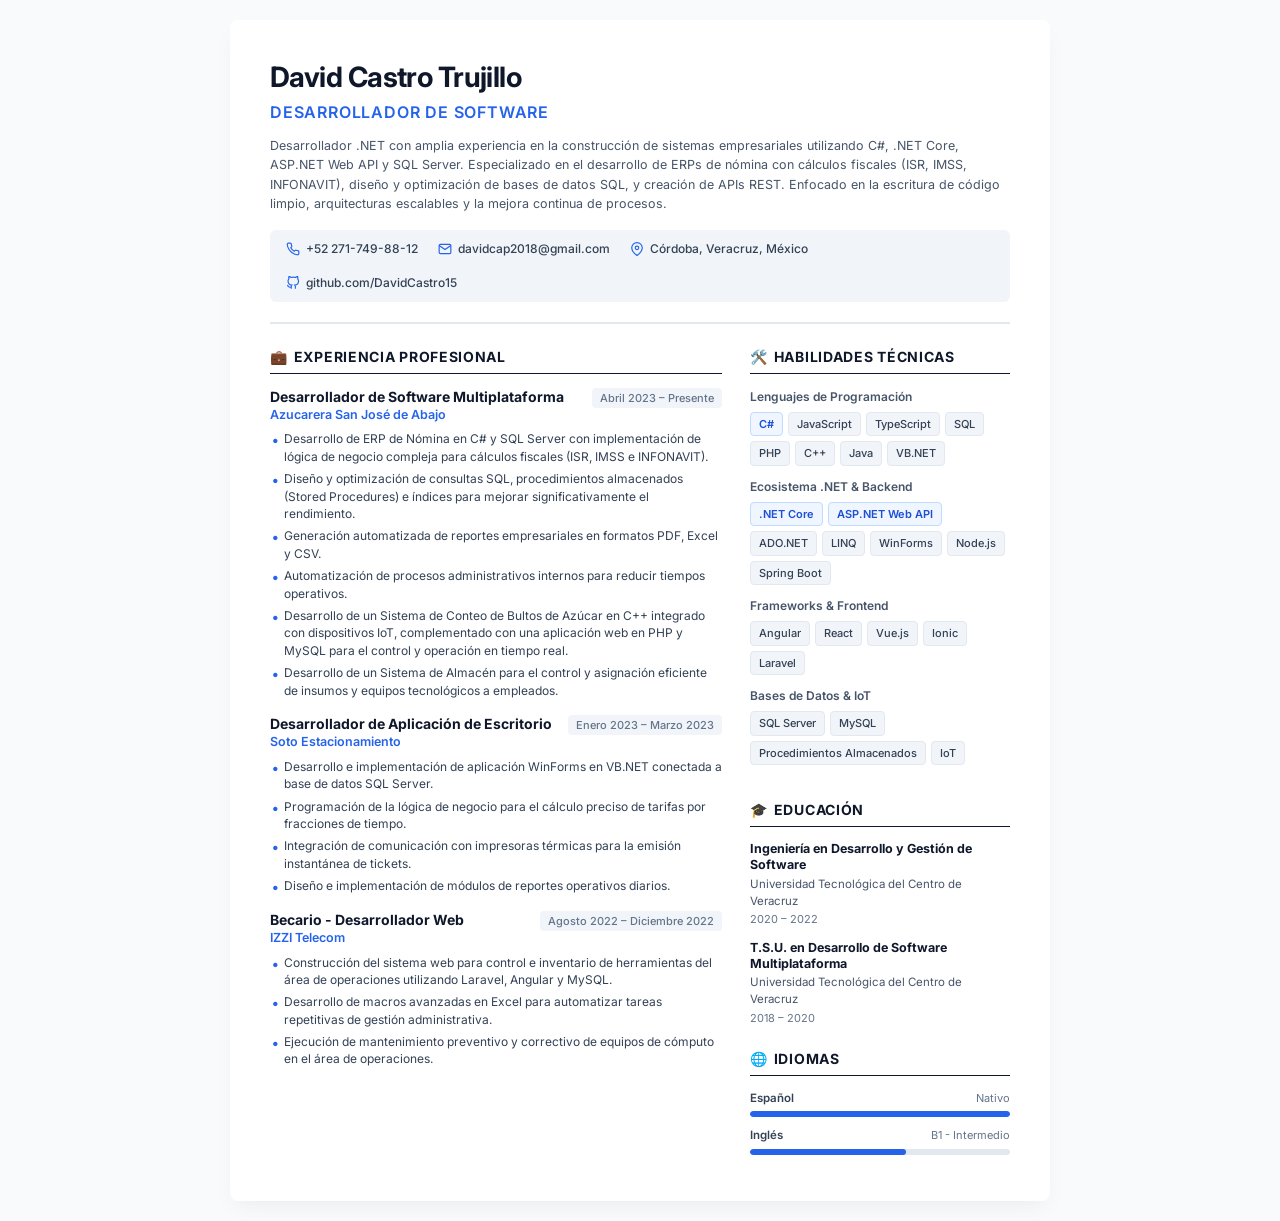
==== index.html @ 83116ff1 "Rediseño profesional de Curriculum Vitae en HTML, CSS y PDF - Eliminación de archivos obsoletos ante" ====
<!DOCTYPE html>
<html lang="es">
<head>
    <meta charset="UTF-8">
    <meta name="viewport" content="width=device-width, initial-scale=1.0">
    <title>David Castro Trujillo - Curriculum Vitae</title>
    <link rel="preconnect" href="https://fonts.googleapis.com">
    <link rel="preconnect" href="https://fonts.gstatic.com" crossorigin>
    <link href="https://fonts.googleapis.com/css2?family=Inter:wght@300;400;500;600;700&display=swap" rel="stylesheet">
    <link rel="stylesheet" href="styles.css">
</head>
<body>
    <div class="resume-container">
        <!-- Header -->
        <header class="header">
            <h1 class="name">David Castro Trujillo</h1>
            <p class="title">Desarrollador de Software</p>
            <p class="summary">
                Desarrollador .NET con amplia experiencia en la construcción de sistemas empresariales utilizando C#, .NET Core, ASP.NET Web API y SQL Server. Especializado en el desarrollo de ERPs de nómina con cálculos fiscales (ISR, IMSS, INFONAVIT), diseño y optimización de bases de datos SQL, y creación de APIs REST. Enfocado en la escritura de código limpio, arquitecturas escalables y la mejora continua de procesos.
            </p>

            <div class="contact-bar">
                <div class="contact-item">
                    <svg width="14" height="14" viewBox="0 0 24 24" fill="none" stroke="currentColor" stroke-width="2"><path d="M22 16.92v3a2 2 0 0 1-2.18 2 19.79 19.79 0 0 1-8.63-3.07 19.5 19.5 0 0 1-6-6 19.79 19.79 0 0 1-3.07-8.67A2 2 0 0 1 4.11 2h3a2 2 0 0 1 2 1.72 12.84 12.84 0 0 0 .7 2.81 2 2 0 0 1-.45 2.11L8.09 9.91a16 16 0 0 0 6 6l1.27-1.27a2 2 0 0 1 2.11-.45 12.84 12.84 0 0 0 2.81.7A2 2 0 0 1 22 16.92z"></path></svg>
                    <span>+52 271-749-88-12</span>
                </div>
                <div class="contact-item">
                    <svg width="14" height="14" viewBox="0 0 24 24" fill="none" stroke="currentColor" stroke-width="2"><path d="M4 4h16c1.1 0 2 .9 2 2v12c0 1.1-.9 2-2 2H4c-1.1 0-2-.9-2-2V6c0-1.1.9-2 2-2z"></path><polyline points="22,6 12,13 2,6"></polyline></svg>
                    <span>davidcap2018@gmail.com</span>
                </div>
                <div class="contact-item">
                    <svg width="14" height="14" viewBox="0 0 24 24" fill="none" stroke="currentColor" stroke-width="2"><path d="M21 10c0 7-9 13-9 13s-9-6-9-13a9 9 0 0 1 18 0z"></path><circle cx="12" cy="10" r="3"></circle></svg>
                    <span>Córdoba, Veracruz, México</span>
                </div>
                <div class="contact-item">
                    <svg width="14" height="14" viewBox="0 0 24 24" fill="none" stroke="currentColor" stroke-width="2"><path d="M9 19c-5 1.5-5-2.5-7-3m14 6v-3.87a3.37 3.37 0 0 0-.94-2.61c3.14-.35 6.44-1.54 6.44-7A5.44 5.44 0 0 0 20 4.77 5.07 5.07 0 0 0 19.91 1S18.73.65 16 2.48a13.38 13.38 0 0 0-7 0C6.27.65 5.09 1 5.09 1A5.07 5.07 0 0 0 5 4.77a5.44 5.44 0 0 0-1.5 3.78c0 5.42 3.3 6.61 6.44 7A3.37 3.37 0 0 0 9 18.13V22"></path></svg>
                    <span>github.com/DavidCastro15</span>
                </div>
            </div>
        </header>

        <!-- Main Content Layout -->
        <div class="main-layout">
            <!-- Left Column: Experience -->
            <main class="left-column">
                <section class="section">
                    <h2 class="section-title">
                        <span class="icon">💼</span> Experiencia Profesional
                    </h2>

                    <div class="job-card">
                        <div class="job-header">
                            <div>
                                <h3 class="job-role">Desarrollador de Software Multiplataforma</h3>
                                <p class="job-company">Azucarera San José de Abajo</p>
                            </div>
                            <span class="job-date">Abril 2023 &ndash; Presente</span>
                        </div>
                        <ul class="job-bullet-list">
                            <li>Desarrollo de ERP de Nómina en C# y SQL Server con implementación de lógica de negocio compleja para cálculos fiscales (ISR, IMSS e INFONAVIT).</li>
                            <li>Diseño y optimización de consultas SQL, procedimientos almacenados (Stored Procedures) e índices para mejorar significativamente el rendimiento.</li>
                            <li>Generación automatizada de reportes empresariales en formatos PDF, Excel y CSV.</li>
                            <li>Automatización de procesos administrativos internos para reducir tiempos operativos.</li>
                            <li>Desarrollo de un Sistema de Conteo de Bultos de Azúcar en C++ integrado con dispositivos IoT, complementado con una aplicación web en PHP y MySQL para el control y operación en tiempo real.</li>
                            <li>Desarrollo de un Sistema de Almacén para el control y asignación eficiente de insumos y equipos tecnológicos a empleados.</li>
                        </ul>
                    </div>

                    <div class="job-card">
                        <div class="job-header">
                            <div>
                                <h3 class="job-role">Desarrollador de Aplicación de Escritorio</h3>
                                <p class="job-company">Soto Estacionamiento</p>
                            </div>
                            <span class="job-date">Enero 2023 &ndash; Marzo 2023</span>
                        </div>
                        <ul class="job-bullet-list">
                            <li>Desarrollo e implementación de aplicación WinForms en VB.NET conectada a base de datos SQL Server.</li>
                            <li>Programación de la lógica de negocio para el cálculo preciso de tarifas por fracciones de tiempo.</li>
                            <li>Integración de comunicación con impresoras térmicas para la emisión instantánea de tickets.</li>
                            <li>Diseño e implementación de módulos de reportes operativos diarios.</li>
                        </ul>
                    </div>

                    <div class="job-card">
                        <div class="job-header">
                            <div>
                                <h3 class="job-role">Becario - Desarrollador Web</h3>
                                <p class="job-company">IZZI Telecom</p>
                            </div>
                            <span class="job-date">Agosto 2022 &ndash; Diciembre 2022</span>
                        </div>
                        <ul class="job-bullet-list">
                            <li>Construcción del sistema web para control e inventario de herramientas del área de operaciones utilizando Laravel, Angular y MySQL.</li>
                            <li>Desarrollo de macros avanzadas en Excel para automatizar tareas repetitivas de gestión administrativa.</li>
                            <li>Ejecución de mantenimiento preventivo y correctivo de equipos de cómputo en el área de operaciones.</li>
                        </ul>
                    </div>
                </section>
            </main>

            <!-- Right Column: Skills, Education, Languages -->
            <aside class="right-column">
                <!-- Competencias Técnicas -->
                <section class="section">
                    <h2 class="section-title">
                        <span class="icon">🛠️</span> Habilidades Técnicas
                    </h2>

                    <div class="skill-group">
                        <h3 class="skill-category-title">Lenguajes de Programación</h3>
                        <div class="tags">
                            <span class="tag tag-primary">C#</span>
                            <span class="tag">JavaScript</span>
                            <span class="tag">TypeScript</span>
                            <span class="tag">SQL</span>
                            <span class="tag">PHP</span>
                            <span class="tag">C++</span>
                            <span class="tag">Java</span>
                            <span class="tag">VB.NET</span>
                        </div>
                    </div>

                    <div class="skill-group">
                        <h3 class="skill-category-title">Ecosistema .NET & Backend</h3>
                        <div class="tags">
                            <span class="tag tag-primary">.NET Core</span>
                            <span class="tag tag-primary">ASP.NET Web API</span>
                            <span class="tag">ADO.NET</span>
                            <span class="tag">LINQ</span>
                            <span class="tag">WinForms</span>
                            <span class="tag">Node.js</span>
                            <span class="tag">Spring Boot</span>
                        </div>
                    </div>

                    <div class="skill-group">
                        <h3 class="skill-category-title">Frameworks & Frontend</h3>
                        <div class="tags">
                            <span class="tag">Angular</span>
                            <span class="tag">React</span>
                            <span class="tag">Vue.js</span>
                            <span class="tag">Ionic</span>
                            <span class="tag">Laravel</span>
                        </div>
                    </div>

                    <div class="skill-group">
                        <h3 class="skill-category-title">Bases de Datos & IoT</h3>
                        <div class="tags">
                            <span class="tag">SQL Server</span>
                            <span class="tag">MySQL</span>
                            <span class="tag">Procedimientos Almacenados</span>
                            <span class="tag">IoT</span>
                        </div>
                    </div>
                </section>

                <!-- Educación -->
                <section class="section">
                    <h2 class="section-title">
                        <span class="icon">🎓</span> Educación
                    </h2>
                    <div class="edu-item">
                        <h3 class="edu-degree">Ingeniería en Desarrollo y Gestión de Software</h3>
                        <p class="edu-school">Universidad Tecnológica del Centro de Veracruz</p>
                        <p class="edu-date">2020 &ndash; 2022</p>
                    </div>
                    <div class="edu-item">
                        <h3 class="edu-degree">T.S.U. en Desarrollo de Software Multiplataforma</h3>
                        <p class="edu-school">Universidad Tecnológica del Centro de Veracruz</p>
                        <p class="edu-date">2018 &ndash; 2020</p>
                    </div>
                </section>

                <!-- Idiomas -->
                <section class="section">
                    <h2 class="section-title">
                        <span class="icon">🌐</span> Idiomas
                    </h2>
                    <div class="lang-item">
                        <div class="lang-info">
                            <span class="lang-name">Español</span>
                            <span class="lang-level">Nativo</span>
                        </div>
                        <div class="lang-bar"><div class="lang-fill" style="width: 100%;"></div></div>
                    </div>
                    <div class="lang-item">
                        <div class="lang-info">
                            <span class="lang-name">Inglés</span>
                            <span class="lang-level">B1 - Intermedio</span>
                        </div>
                        <div class="lang-bar"><div class="lang-fill" style="width: 60%;"></div></div>
                    </div>
                </section>
            </aside>
        </div>
    </div>
</body>
</html>
---- styles.css ----
/* Basic Reset & Font Setup */
* {
    box-sizing: border-box;
    margin: 0;
    padding: 0;
}

body {
    font-family: 'Inter', -apple-system, BlinkMacSystemFont, "Segoe UI", Roboto, Helvetica, Arial, sans-serif;
    color: #1e293b;
    background-color: #f8fafc;
    line-height: 1.5;
    font-size: 13px;
    -webkit-print-color-adjust: exact;
    print-color-adjust: exact;
}

.resume-container {
    max-width: 820px;
    margin: 20px auto;
    background: #ffffff;
    padding: 36px 40px;
    box-shadow: 0 10px 25px -5px rgba(0, 0, 0, 0.05), 0 8px 10px -6px rgba(0, 0, 0, 0.01);
    border-radius: 8px;
}

/* Header Styling */
.header {
    border-bottom: 2px solid #e2e8f0;
    padding-bottom: 20px;
    margin-bottom: 22px;
}

.name {
    font-size: 28px;
    font-weight: 700;
    color: #0f172a;
    letter-spacing: -0.02em;
    margin-bottom: 2px;
}

.title {
    font-size: 16px;
    font-weight: 600;
    color: #2563eb;
    margin-bottom: 12px;
    text-transform: uppercase;
    letter-spacing: 0.05em;
}

.summary {
    font-size: 12.5px;
    color: #475569;
    line-height: 1.55;
    margin-bottom: 16px;
}

.contact-bar {
    display: flex;
    flex-wrap: wrap;
    gap: 16px 20px;
    background-color: #f1f5f9;
    padding: 10px 16px;
    border-radius: 6px;
    font-size: 12px;
    font-weight: 500;
}

.contact-item {
    display: flex;
    align-items: center;
    gap: 6px;
    color: #334155;
}

.contact-item svg {
    color: #2563eb;
    flex-shrink: 0;
}

/* Main Layout Grid */
.main-layout {
    display: grid;
    grid-template-columns: 1fr 260px;
    gap: 28px;
}

.left-column {
    display: flex;
    flex-direction: column;
    gap: 20px;
}

.right-column {
    display: flex;
    flex-direction: column;
    gap: 22px;
}

/* Section Styling */
.section-title {
    font-size: 14px;
    font-weight: 700;
    color: #0f172a;
    text-transform: uppercase;
    letter-spacing: 0.05em;
    border-bottom: 1.5px solid #0f172a;
    padding-bottom: 6px;
    margin-bottom: 14px;
    display: flex;
    align-items: center;
    gap: 6px;
}

.section-title .icon {
    font-size: 14px;
}

/* Job Experience Card */
.job-card {
    margin-bottom: 16px;
}

.job-card:last-child {
    margin-bottom: 0;
}

.job-header {
    display: flex;
    justify-content: space-between;
    align-items: flex-start;
    margin-bottom: 6px;
}

.job-role {
    font-size: 14px;
    font-weight: 700;
    color: #0f172a;
    line-height: 1.3;
}

.job-company {
    font-size: 12.5px;
    font-weight: 600;
    color: #2563eb;
}

.job-date {
    font-size: 11px;
    font-weight: 500;
    color: #64748b;
    background-color: #f1f5f9;
    padding: 2px 8px;
    border-radius: 4px;
    white-space: nowrap;
}

.job-bullet-list {
    list-style: none;
    padding-left: 0;
}

.job-bullet-list li {
    position: relative;
    padding-left: 14px;
    font-size: 12px;
    color: #334155;
    margin-bottom: 5px;
    line-height: 1.45;
}

.job-bullet-list li::before {
    content: "•";
    position: absolute;
    left: 2px;
    top: 0;
    color: #2563eb;
    font-weight: bold;
    font-size: 14px;
}

/* Skill Groups & Tags */
.skill-group {
    margin-bottom: 12px;
}

.skill-category-title {
    font-size: 12px;
    font-weight: 600;
    color: #475569;
    margin-bottom: 6px;
}

.tags {
    display: flex;
    flex-wrap: wrap;
    gap: 5px;
}

.tag {
    font-size: 11px;
    padding: 3px 8px;
    background-color: #f1f5f9;
    color: #334155;
    border-radius: 4px;
    font-weight: 500;
    border: 1px solid #e2e8f0;
}

.tag-primary {
    background-color: #eff6ff;
    color: #1d4ed8;
    border-color: #bfdbfe;
    font-weight: 600;
}

/* Education Section */
.edu-item {
    margin-bottom: 12px;
}

.edu-item:last-child {
    margin-bottom: 0;
}

.edu-degree {
    font-size: 12.5px;
    font-weight: 700;
    color: #0f172a;
    line-height: 1.3;
}

.edu-school {
    font-size: 11.5px;
    color: #475569;
    margin-top: 2px;
}

.edu-date {
    font-size: 11px;
    color: #64748b;
    margin-top: 1px;
}

/* Language Progress Item */
.lang-item {
    margin-bottom: 10px;
}

.lang-info {
    display: flex;
    justify-content: space-between;
    font-size: 11.5px;
    font-weight: 600;
    color: #334155;
    margin-bottom: 4px;
}

.lang-level {
    font-size: 11px;
    color: #64748b;
    font-weight: 400;
}

.lang-bar {
    height: 6px;
    background-color: #e2e8f0;
    border-radius: 3px;
    overflow: hidden;
}

.lang-fill {
    height: 100%;
    background-color: #2563eb;
    border-radius: 3px;
}

/* Print Styles for PDF Generation */
@page {
    size: A4 portrait;
    margin: 0;
}

@media print {
    body {
        background-color: #ffffff;
    }

    .resume-container {
        max-width: 100%;
        margin: 0;
        padding: 24px 32px;
        box-shadow: none;
        border-radius: 0;
    }
}
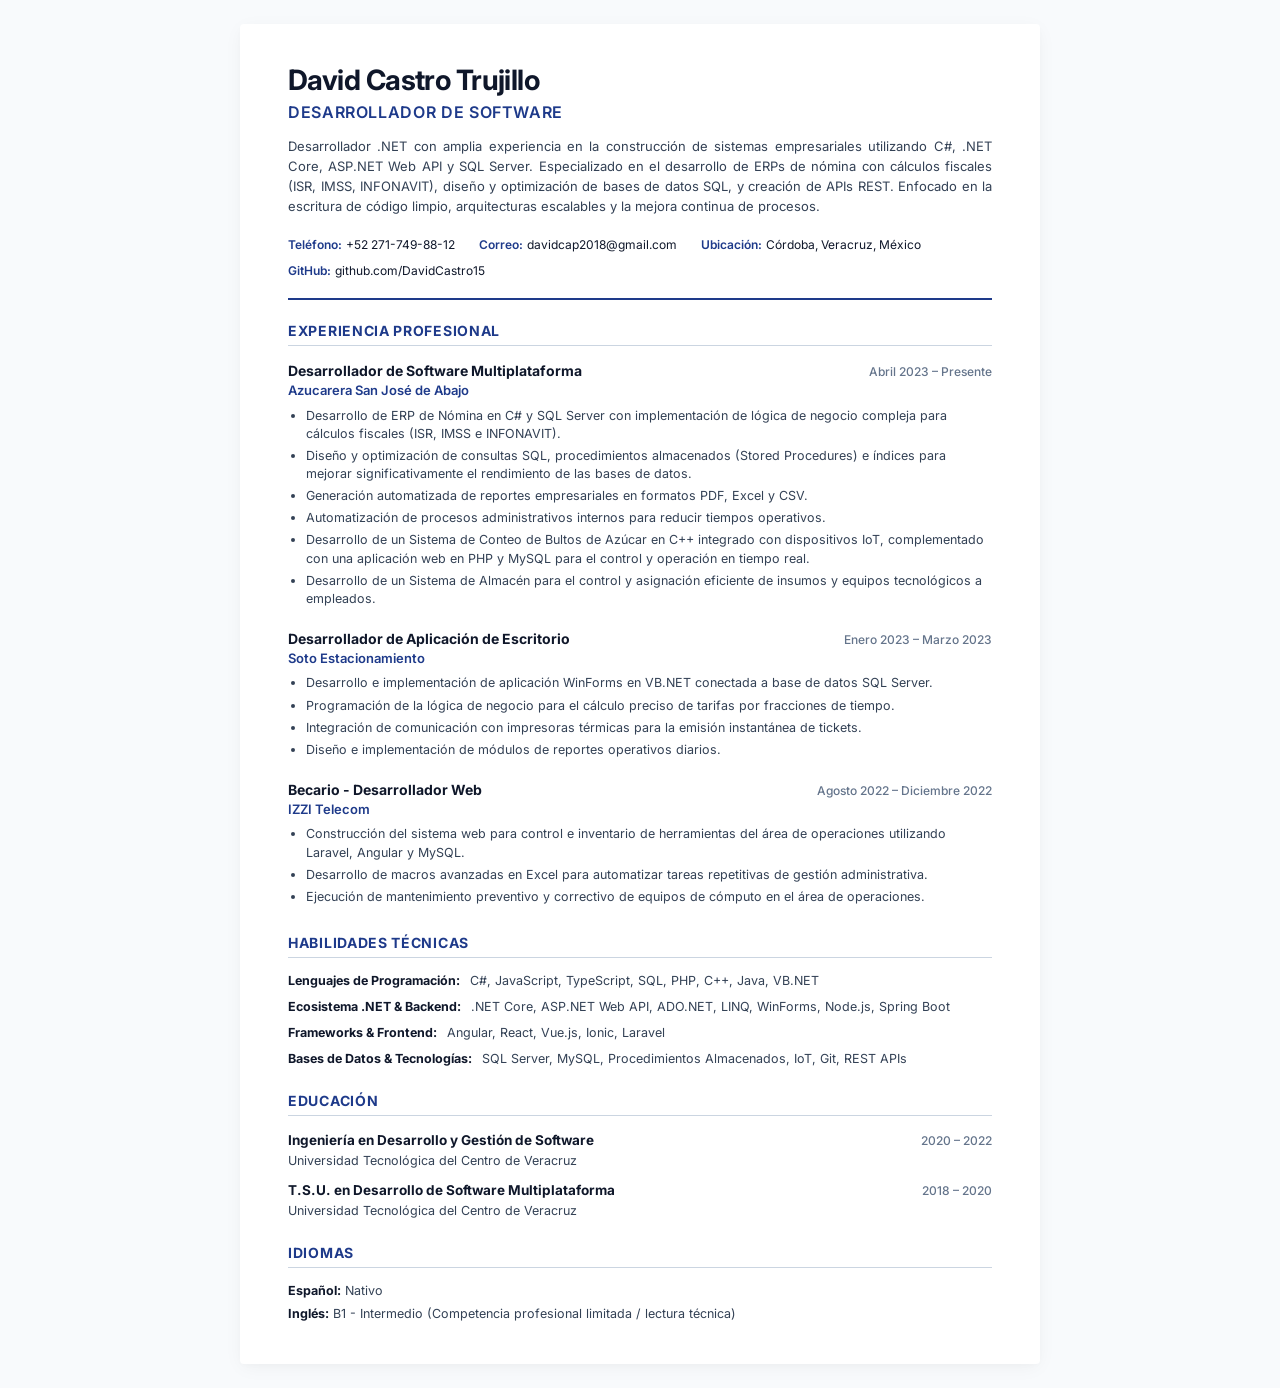
==== commit 854769d1: "Redesign CV layout and styling for ATS compatibility and modern design standards Co-authored-by: Dav" ====
--- a/index.html
+++ b/index.html
@@ -6,7 +6,7 @@
     <title>David Castro Trujillo - Curriculum Vitae</title>
     <link rel="preconnect" href="https://fonts.googleapis.com">
     <link rel="preconnect" href="https://fonts.gstatic.com" crossorigin>
-    <link href="https://fonts.googleapis.com/css2?family=Inter:wght@300;400;500;600;700&display=swap" rel="stylesheet">
+    <link href="https://fonts.googleapis.com/css2?family=Inter:wght@400;500;600;700&display=swap" rel="stylesheet">
     <link rel="stylesheet" href="styles.css">
 </head>
 <body>
@@ -21,180 +21,135 @@
 
             <div class="contact-bar">
                 <div class="contact-item">
-                    <svg width="14" height="14" viewBox="0 0 24 24" fill="none" stroke="currentColor" stroke-width="2"><path d="M22 16.92v3a2 2 0 0 1-2.18 2 19.79 19.79 0 0 1-8.63-3.07 19.5 19.5 0 0 1-6-6 19.79 19.79 0 0 1-3.07-8.67A2 2 0 0 1 4.11 2h3a2 2 0 0 1 2 1.72 12.84 12.84 0 0 0 .7 2.81 2 2 0 0 1-.45 2.11L8.09 9.91a16 16 0 0 0 6 6l1.27-1.27a2 2 0 0 1 2.11-.45 12.84 12.84 0 0 0 2.81.7A2 2 0 0 1 22 16.92z"></path></svg>
+                    <span class="contact-label">Teléfono:</span>
                     <span>+52 271-749-88-12</span>
                 </div>
                 <div class="contact-item">
-                    <svg width="14" height="14" viewBox="0 0 24 24" fill="none" stroke="currentColor" stroke-width="2"><path d="M4 4h16c1.1 0 2 .9 2 2v12c0 1.1-.9 2-2 2H4c-1.1 0-2-.9-2-2V6c0-1.1.9-2 2-2z"></path><polyline points="22,6 12,13 2,6"></polyline></svg>
+                    <span class="contact-label">Correo:</span>
                     <span>davidcap2018@gmail.com</span>
                 </div>
                 <div class="contact-item">
-                    <svg width="14" height="14" viewBox="0 0 24 24" fill="none" stroke="currentColor" stroke-width="2"><path d="M21 10c0 7-9 13-9 13s-9-6-9-13a9 9 0 0 1 18 0z"></path><circle cx="12" cy="10" r="3"></circle></svg>
+                    <span class="contact-label">Ubicación:</span>
                     <span>Córdoba, Veracruz, México</span>
                 </div>
                 <div class="contact-item">
-                    <svg width="14" height="14" viewBox="0 0 24 24" fill="none" stroke="currentColor" stroke-width="2"><path d="M9 19c-5 1.5-5-2.5-7-3m14 6v-3.87a3.37 3.37 0 0 0-.94-2.61c3.14-.35 6.44-1.54 6.44-7A5.44 5.44 0 0 0 20 4.77 5.07 5.07 0 0 0 19.91 1S18.73.65 16 2.48a13.38 13.38 0 0 0-7 0C6.27.65 5.09 1 5.09 1A5.07 5.07 0 0 0 5 4.77a5.44 5.44 0 0 0-1.5 3.78c0 5.42 3.3 6.61 6.44 7A3.37 3.37 0 0 0 9 18.13V22"></path></svg>
+                    <span class="contact-label">GitHub:</span>
                     <span>github.com/DavidCastro15</span>
                 </div>
             </div>
         </header>
 
-        <!-- Main Content Layout -->
-        <div class="main-layout">
-            <!-- Left Column: Experience -->
-            <main class="left-column">
-                <section class="section">
-                    <h2 class="section-title">
-                        <span class="icon">💼</span> Experiencia Profesional
-                    </h2>
+        <!-- Single Column Layout for ATS Compatibility -->
+        <main class="main-content">
+            <!-- Experiencia Profesional -->
+            <section class="section">
+                <h2 class="section-title">Experiencia Profesional</h2>
 
-                    <div class="job-card">
-                        <div class="job-header">
-                            <div>
-                                <h3 class="job-role">Desarrollador de Software Multiplataforma</h3>
-                                <p class="job-company">Azucarera San José de Abajo</p>
-                            </div>
-                            <span class="job-date">Abril 2023 &ndash; Presente</span>
+                <div class="job-card">
+                    <div class="job-header">
+                        <div class="job-title-group">
+                            <h3 class="job-role">Desarrollador de Software Multiplataforma</h3>
+                            <span class="job-company">Azucarera San José de Abajo</span>
                         </div>
-                        <ul class="job-bullet-list">
-                            <li>Desarrollo de ERP de Nómina en C# y SQL Server con implementación de lógica de negocio compleja para cálculos fiscales (ISR, IMSS e INFONAVIT).</li>
-                            <li>Diseño y optimización de consultas SQL, procedimientos almacenados (Stored Procedures) e índices para mejorar significativamente el rendimiento.</li>
-                            <li>Generación automatizada de reportes empresariales en formatos PDF, Excel y CSV.</li>
-                            <li>Automatización de procesos administrativos internos para reducir tiempos operativos.</li>
-                            <li>Desarrollo de un Sistema de Conteo de Bultos de Azúcar en C++ integrado con dispositivos IoT, complementado con una aplicación web en PHP y MySQL para el control y operación en tiempo real.</li>
-                            <li>Desarrollo de un Sistema de Almacén para el control y asignación eficiente de insumos y equipos tecnológicos a empleados.</li>
-                        </ul>
+                        <span class="job-date">Abril 2023 – Presente</span>
                     </div>
+                    <ul class="job-bullet-list">
+                        <li>Desarrollo de ERP de Nómina en C# y SQL Server con implementación de lógica de negocio compleja para cálculos fiscales (ISR, IMSS e INFONAVIT).</li>
+                        <li>Diseño y optimización de consultas SQL, procedimientos almacenados (Stored Procedures) e índices para mejorar significativamente el rendimiento de las bases de datos.</li>
+                        <li>Generación automatizada de reportes empresariales en formatos PDF, Excel y CSV.</li>
+                        <li>Automatización de procesos administrativos internos para reducir tiempos operativos.</li>
+                        <li>Desarrollo de un Sistema de Conteo de Bultos de Azúcar en C++ integrado con dispositivos IoT, complementado con una aplicación web en PHP y MySQL para el control y operación en tiempo real.</li>
+                        <li>Desarrollo de un Sistema de Almacén para el control y asignación eficiente de insumos y equipos tecnológicos a empleados.</li>
+                    </ul>
+                </div>
 
-                    <div class="job-card">
-                        <div class="job-header">
-                            <div>
-                                <h3 class="job-role">Desarrollador de Aplicación de Escritorio</h3>
-                                <p class="job-company">Soto Estacionamiento</p>
-                            </div>
-                            <span class="job-date">Enero 2023 &ndash; Marzo 2023</span>
+                <div class="job-card">
+                    <div class="job-header">
+                        <div class="job-title-group">
+                            <h3 class="job-role">Desarrollador de Aplicación de Escritorio</h3>
+                            <span class="job-company">Soto Estacionamiento</span>
                         </div>
-                        <ul class="job-bullet-list">
-                            <li>Desarrollo e implementación de aplicación WinForms en VB.NET conectada a base de datos SQL Server.</li>
-                            <li>Programación de la lógica de negocio para el cálculo preciso de tarifas por fracciones de tiempo.</li>
-                            <li>Integración de comunicación con impresoras térmicas para la emisión instantánea de tickets.</li>
-                            <li>Diseño e implementación de módulos de reportes operativos diarios.</li>
-                        </ul>
+                        <span class="job-date">Enero 2023 – Marzo 2023</span>
                     </div>
+                    <ul class="job-bullet-list">
+                        <li>Desarrollo e implementación de aplicación WinForms en VB.NET conectada a base de datos SQL Server.</li>
+                        <li>Programación de la lógica de negocio para el cálculo preciso de tarifas por fracciones de tiempo.</li>
+                        <li>Integración de comunicación con impresoras térmicas para la emisión instantánea de tickets.</li>
+                        <li>Diseño e implementación de módulos de reportes operativos diarios.</li>
+                    </ul>
+                </div>
 
-                    <div class="job-card">
-                        <div class="job-header">
-                            <div>
-                                <h3 class="job-role">Becario - Desarrollador Web</h3>
-                                <p class="job-company">IZZI Telecom</p>
-                            </div>
-                            <span class="job-date">Agosto 2022 &ndash; Diciembre 2022</span>
+                <div class="job-card">
+                    <div class="job-header">
+                        <div class="job-title-group">
+                            <h3 class="job-role">Becario - Desarrollador Web</h3>
+                            <span class="job-company">IZZI Telecom</span>
                         </div>
-                        <ul class="job-bullet-list">
-                            <li>Construcción del sistema web para control e inventario de herramientas del área de operaciones utilizando Laravel, Angular y MySQL.</li>
-                            <li>Desarrollo de macros avanzadas en Excel para automatizar tareas repetitivas de gestión administrativa.</li>
-                            <li>Ejecución de mantenimiento preventivo y correctivo de equipos de cómputo en el área de operaciones.</li>
-                        </ul>
+                        <span class="job-date">Agosto 2022 – Diciembre 2022</span>
                     </div>
-                </section>
-            </main>
+                    <ul class="job-bullet-list">
+                        <li>Construcción del sistema web para control e inventario de herramientas del área de operaciones utilizando Laravel, Angular y MySQL.</li>
+                        <li>Desarrollo de macros avanzadas en Excel para automatizar tareas repetitivas de gestión administrativa.</li>
+                        <li>Ejecución de mantenimiento preventivo y correctivo de equipos de cómputo en el área de operaciones.</li>
+                    </ul>
+                </div>
+            </section>
 
-            <!-- Right Column: Skills, Education, Languages -->
-            <aside class="right-column">
-                <!-- Competencias Técnicas -->
-                <section class="section">
-                    <h2 class="section-title">
-                        <span class="icon">🛠️</span> Habilidades Técnicas
-                    </h2>
+            <!-- Habilidades Técnicas -->
+            <section class="section">
+                <h2 class="section-title">Habilidades Técnicas</h2>
+                <div class="skills-grid">
+                    <div class="skill-group">
+                        <span class="skill-category">Lenguajes de Programación:</span>
+                        <span class="skill-list">C#, JavaScript, TypeScript, SQL, PHP, C++, Java, VB.NET</span>
+                    </div>
+                    <div class="skill-group">
+                        <span class="skill-category">Ecosistema .NET & Backend:</span>
+                        <span class="skill-list">.NET Core, ASP.NET Web API, ADO.NET, LINQ, WinForms, Node.js, Spring Boot</span>
+                    </div>
+                    <div class="skill-group">
+                        <span class="skill-category">Frameworks & Frontend:</span>
+                        <span class="skill-list">Angular, React, Vue.js, Ionic, Laravel</span>
+                    </div>
+                    <div class="skill-group">
+                        <span class="skill-category">Bases de Datos & Tecnologías:</span>
+                        <span class="skill-list">SQL Server, MySQL, Procedimientos Almacenados, IoT, Git, REST APIs</span>
+                    </div>
+                </div>
+            </section>
 
-                    <div class="skill-group">
-                        <h3 class="skill-category-title">Lenguajes de Programación</h3>
-                        <div class="tags">
-                            <span class="tag tag-primary">C#</span>
-                            <span class="tag">JavaScript</span>
-                            <span class="tag">TypeScript</span>
-                            <span class="tag">SQL</span>
-                            <span class="tag">PHP</span>
-                            <span class="tag">C++</span>
-                            <span class="tag">Java</span>
-                            <span class="tag">VB.NET</span>
+            <!-- Educación -->
+            <section class="section">
+                <h2 class="section-title">Educación</h2>
+                <div class="edu-card">
+                    <div class="edu-header">
+                        <div>
+                            <h3 class="edu-degree">Ingeniería en Desarrollo y Gestión de Software</h3>
+                            <p class="edu-school">Universidad Tecnológica del Centro de Veracruz</p>
                         </div>
+                        <span class="edu-date">2020 – 2022</span>
                     </div>
+                </div>
+                <div class="edu-card">
+                    <div class="edu-header">
+                        <div>
+                            <h3 class="edu-degree">T.S.U. en Desarrollo de Software Multiplataforma</h3>
+                            <p class="edu-school">Universidad Tecnológica del Centro de Veracruz</p>
+                        </div>
+                        <span class="edu-date">2018 – 2020</span>
+                    </div>
+                </div>
+            </section>
 
-                    <div class="skill-group">
-                        <h3 class="skill-category-title">Ecosistema .NET & Backend</h3>
-                        <div class="tags">
-                            <span class="tag tag-primary">.NET Core</span>
-                            <span class="tag tag-primary">ASP.NET Web API</span>
-                            <span class="tag">ADO.NET</span>
-                            <span class="tag">LINQ</span>
-                            <span class="tag">WinForms</span>
-                            <span class="tag">Node.js</span>
-                            <span class="tag">Spring Boot</span>
-                        </div>
-                    </div>
-
-                    <div class="skill-group">
-                        <h3 class="skill-category-title">Frameworks & Frontend</h3>
-                        <div class="tags">
-                            <span class="tag">Angular</span>
-                            <span class="tag">React</span>
-                            <span class="tag">Vue.js</span>
-                            <span class="tag">Ionic</span>
-                            <span class="tag">Laravel</span>
-                        </div>
-                    </div>
-
-                    <div class="skill-group">
-                        <h3 class="skill-category-title">Bases de Datos & IoT</h3>
-                        <div class="tags">
-                            <span class="tag">SQL Server</span>
-                            <span class="tag">MySQL</span>
-                            <span class="tag">Procedimientos Almacenados</span>
-                            <span class="tag">IoT</span>
-                        </div>
-                    </div>
-                </section>
-
-                <!-- Educación -->
-                <section class="section">
-                    <h2 class="section-title">
-                        <span class="icon">🎓</span> Educación
-                    </h2>
-                    <div class="edu-item">
-                        <h3 class="edu-degree">Ingeniería en Desarrollo y Gestión de Software</h3>
-                        <p class="edu-school">Universidad Tecnológica del Centro de Veracruz</p>
-                        <p class="edu-date">2020 &ndash; 2022</p>
-                    </div>
-                    <div class="edu-item">
-                        <h3 class="edu-degree">T.S.U. en Desarrollo de Software Multiplataforma</h3>
-                        <p class="edu-school">Universidad Tecnológica del Centro de Veracruz</p>
-                        <p class="edu-date">2018 &ndash; 2020</p>
-                    </div>
-                </section>
-
-                <!-- Idiomas -->
-                <section class="section">
-                    <h2 class="section-title">
-                        <span class="icon">🌐</span> Idiomas
-                    </h2>
-                    <div class="lang-item">
-                        <div class="lang-info">
-                            <span class="lang-name">Español</span>
-                            <span class="lang-level">Nativo</span>
-                        </div>
-                        <div class="lang-bar"><div class="lang-fill" style="width: 100%;"></div></div>
-                    </div>
-                    <div class="lang-item">
-                        <div class="lang-info">
-                            <span class="lang-name">Inglés</span>
-                            <span class="lang-level">B1 - Intermedio</span>
-                        </div>
-                        <div class="lang-bar"><div class="lang-fill" style="width: 60%;"></div></div>
-                    </div>
-                </section>
-            </aside>
-        </div>
+            <!-- Idiomas -->
+            <section class="section">
+                <h2 class="section-title">Idiomas</h2>
+                <div class="languages-list">
+                    <p class="lang-text"><strong>Español:</strong> Nativo</p>
+                    <p class="lang-text"><strong>Inglés:</strong> B1 - Intermedio (Competencia profesional limitada / lectura técnica)</p>
+                </div>
+            </section>
+        </main>
     </div>
 </body>
 </html>
--- a/styles.css
+++ b/styles.css
@@ -1,284 +1,246 @@
-/* Basic Reset & Font Setup */
+/* Reset & Base Setup */
 * {
     box-sizing: border-box;
     margin: 0;
     padding: 0;
 }
 
+:root {
+    --primary-color: #1e3a8a; /* Navy Blue / Azul Marino Ejecutivo */
+    --primary-light: #2563eb;
+    --text-dark: #0f172a;     /* Slate Deep Dark */
+    --text-body: #334155;     /* Slate Body */
+    --text-muted: #64748b;    /* Slate Muted */
+    --bg-page: #f8fafc;
+    --bg-card: #ffffff;
+    --border-color: #cbd5e1;
+    --border-light: #e2e8f0;
+}
+
 body {
     font-family: 'Inter', -apple-system, BlinkMacSystemFont, "Segoe UI", Roboto, Helvetica, Arial, sans-serif;
-    color: #1e293b;
-    background-color: #f8fafc;
+    color: var(--text-body);
+    background-color: var(--bg-page);
     line-height: 1.5;
     font-size: 13px;
     -webkit-print-color-adjust: exact;
     print-color-adjust: exact;
 }
 
+/* Resume Container */
 .resume-container {
-    max-width: 820px;
-    margin: 20px auto;
-    background: #ffffff;
-    padding: 36px 40px;
-    box-shadow: 0 10px 25px -5px rgba(0, 0, 0, 0.05), 0 8px 10px -6px rgba(0, 0, 0, 0.01);
-    border-radius: 8px;
+    max-width: 800px;
+    margin: 24px auto;
+    background: var(--bg-card);
+    padding: 40px 48px;
+    box-shadow: 0 4px 20px -2px rgba(0, 0, 0, 0.05), 0 2px 6px -1px rgba(0, 0, 0, 0.02);
+    border-radius: 4px;
 }
 
 /* Header Styling */
 .header {
-    border-bottom: 2px solid #e2e8f0;
-    padding-bottom: 20px;
-    margin-bottom: 22px;
+    border-bottom: 2px solid var(--primary-color);
+    padding-bottom: 18px;
+    margin-bottom: 20px;
 }
 
 .name {
     font-size: 28px;
     font-weight: 700;
-    color: #0f172a;
+    color: var(--text-dark);
     letter-spacing: -0.02em;
-    margin-bottom: 2px;
+    line-height: 1.2;
 }
 
 .title {
     font-size: 16px;
     font-weight: 600;
-    color: #2563eb;
+    color: var(--primary-color);
+    margin-top: 2px;
     margin-bottom: 12px;
     text-transform: uppercase;
-    letter-spacing: 0.05em;
+    letter-spacing: 0.04em;
 }
 
 .summary {
-    font-size: 12.5px;
-    color: #475569;
+    font-size: 13px;
+    color: var(--text-body);
     line-height: 1.55;
     margin-bottom: 16px;
+    text-align: justify;
 }
 
 .contact-bar {
     display: flex;
     flex-wrap: wrap;
-    gap: 16px 20px;
-    background-color: #f1f5f9;
-    padding: 10px 16px;
-    border-radius: 6px;
+    gap: 8px 24px;
+    font-size: 12px;
+    color: var(--text-dark);
+    padding-top: 4px;
+}
+
+.contact-item {
+    display: flex;
+    align-items: center;
+    gap: 4px;
+}
+
+.contact-label {
+    font-weight: 600;
+    color: var(--primary-color);
+}
+
+/* Main Content & Sections */
+.main-content {
+    display: flex;
+    flex-direction: column;
+    gap: 22px;
+}
+
+.section {
+    display: flex;
+    flex-direction: column;
+}
+
+.section-title {
+    font-size: 14px;
+    font-weight: 700;
+    color: var(--primary-color);
+    text-transform: uppercase;
+    letter-spacing: 0.05em;
+    border-bottom: 1.5px solid var(--border-color);
+    padding-bottom: 4px;
+    margin-bottom: 14px;
+}
+
+/* Experience Cards */
+.job-card {
+    margin-bottom: 16px;
+}
+
+.job-card:last-child {
+    margin-bottom: 0;
+}
+
+.job-header {
+    display: flex;
+    justify-content: space-between;
+    align-items: baseline;
+    margin-bottom: 6px;
+}
+
+.job-title-group {
+    display: flex;
+    flex-direction: column;
+}
+
+.job-role {
+    font-size: 14px;
+    font-weight: 700;
+    color: var(--text-dark);
+}
+
+.job-company {
+    font-size: 13px;
+    font-weight: 600;
+    color: var(--primary-color);
+}
+
+.job-date {
     font-size: 12px;
     font-weight: 500;
-}
-
-.contact-item {
-    display: flex;
-    align-items: center;
-    gap: 6px;
-    color: #334155;
-}
-
-.contact-item svg {
-    color: #2563eb;
-    flex-shrink: 0;
-}
-
-/* Main Layout Grid */
-.main-layout {
-    display: grid;
-    grid-template-columns: 1fr 260px;
-    gap: 28px;
-}
-
-.left-column {
-    display: flex;
-    flex-direction: column;
-    gap: 20px;
-}
-
-.right-column {
-    display: flex;
-    flex-direction: column;
-    gap: 22px;
-}
-
-/* Section Styling */
-.section-title {
-    font-size: 14px;
-    font-weight: 700;
-    color: #0f172a;
-    text-transform: uppercase;
-    letter-spacing: 0.05em;
-    border-bottom: 1.5px solid #0f172a;
-    padding-bottom: 6px;
-    margin-bottom: 14px;
-    display: flex;
-    align-items: center;
-    gap: 6px;
-}
-
-.section-title .icon {
-    font-size: 14px;
-}
-
-/* Job Experience Card */
-.job-card {
-    margin-bottom: 16px;
-}
-
-.job-card:last-child {
+    color: var(--text-muted);
+    white-space: nowrap;
+}
+
+.job-bullet-list {
+    list-style-type: disc;
+    padding-left: 18px;
+}
+
+.job-bullet-list li {
+    font-size: 12.5px;
+    color: var(--text-body);
+    margin-bottom: 4px;
+    line-height: 1.45;
+}
+
+/* Technical Skills Grid */
+.skills-grid {
+    display: flex;
+    flex-direction: column;
+    gap: 8px;
+}
+
+.skill-group {
+    font-size: 12.5px;
+    line-height: 1.45;
+}
+
+.skill-category {
+    font-weight: 700;
+    color: var(--text-dark);
+    margin-right: 6px;
+}
+
+.skill-list {
+    color: var(--text-body);
+}
+
+/* Education Section */
+.edu-card {
+    margin-bottom: 10px;
+}
+
+.edu-card:last-child {
     margin-bottom: 0;
 }
 
-.job-header {
+.edu-header {
     display: flex;
     justify-content: space-between;
-    align-items: flex-start;
-    margin-bottom: 6px;
-}
-
-.job-role {
-    font-size: 14px;
-    font-weight: 700;
-    color: #0f172a;
-    line-height: 1.3;
-}
-
-.job-company {
-    font-size: 12.5px;
-    font-weight: 600;
-    color: #2563eb;
-}
-
-.job-date {
-    font-size: 11px;
+    align-items: baseline;
+}
+
+.edu-degree {
+    font-size: 13.5px;
+    font-weight: 700;
+    color: var(--text-dark);
+}
+
+.edu-school {
+    font-size: 12.5px;
+    color: var(--text-body);
+    margin-top: 1px;
+}
+
+.edu-date {
+    font-size: 12px;
+    color: var(--text-muted);
     font-weight: 500;
-    color: #64748b;
-    background-color: #f1f5f9;
-    padding: 2px 8px;
-    border-radius: 4px;
     white-space: nowrap;
 }
 
-.job-bullet-list {
-    list-style: none;
-    padding-left: 0;
-}
-
-.job-bullet-list li {
-    position: relative;
-    padding-left: 14px;
-    font-size: 12px;
-    color: #334155;
-    margin-bottom: 5px;
-    line-height: 1.45;
-}
-
-.job-bullet-list li::before {
-    content: "•";
-    position: absolute;
-    left: 2px;
-    top: 0;
-    color: #2563eb;
-    font-weight: bold;
-    font-size: 14px;
-}
-
-/* Skill Groups & Tags */
-.skill-group {
-    margin-bottom: 12px;
-}
-
-.skill-category-title {
-    font-size: 12px;
-    font-weight: 600;
-    color: #475569;
-    margin-bottom: 6px;
-}
-
-.tags {
-    display: flex;
-    flex-wrap: wrap;
-    gap: 5px;
-}
-
-.tag {
-    font-size: 11px;
-    padding: 3px 8px;
-    background-color: #f1f5f9;
-    color: #334155;
-    border-radius: 4px;
-    font-weight: 500;
-    border: 1px solid #e2e8f0;
-}
-
-.tag-primary {
-    background-color: #eff6ff;
-    color: #1d4ed8;
-    border-color: #bfdbfe;
-    font-weight: 600;
-}
-
-/* Education Section */
-.edu-item {
-    margin-bottom: 12px;
-}
-
-.edu-item:last-child {
-    margin-bottom: 0;
-}
-
-.edu-degree {
-    font-size: 12.5px;
-    font-weight: 700;
-    color: #0f172a;
-    line-height: 1.3;
-}
-
-.edu-school {
-    font-size: 11.5px;
-    color: #475569;
-    margin-top: 2px;
-}
-
-.edu-date {
-    font-size: 11px;
-    color: #64748b;
-    margin-top: 1px;
-}
-
-/* Language Progress Item */
-.lang-item {
-    margin-bottom: 10px;
-}
-
-.lang-info {
-    display: flex;
-    justify-content: space-between;
-    font-size: 11.5px;
-    font-weight: 600;
-    color: #334155;
-    margin-bottom: 4px;
-}
-
-.lang-level {
-    font-size: 11px;
-    color: #64748b;
-    font-weight: 400;
-}
-
-.lang-bar {
-    height: 6px;
-    background-color: #e2e8f0;
-    border-radius: 3px;
-    overflow: hidden;
-}
-
-.lang-fill {
-    height: 100%;
-    background-color: #2563eb;
-    border-radius: 3px;
-}
-
-/* Print Styles for PDF Generation */
+/* Languages */
+.languages-list {
+    display: flex;
+    flex-direction: column;
+    gap: 4px;
+}
+
+.lang-text {
+    font-size: 12.5px;
+    color: var(--text-body);
+}
+
+.lang-text strong {
+    color: var(--text-dark);
+}
+
+/* Print Styles for Perfect PDF Generation */
 @page {
     size: A4 portrait;
-    margin: 0;
+    margin: 12mm 15mm;
 }
 
 @media print {
@@ -289,8 +251,12 @@
     .resume-container {
         max-width: 100%;
         margin: 0;
-        padding: 24px 32px;
+        padding: 0;
         box-shadow: none;
         border-radius: 0;
     }
-}
+
+    .job-card, .edu-card, .section {
+        page-break-inside: avoid;
+    }
+}
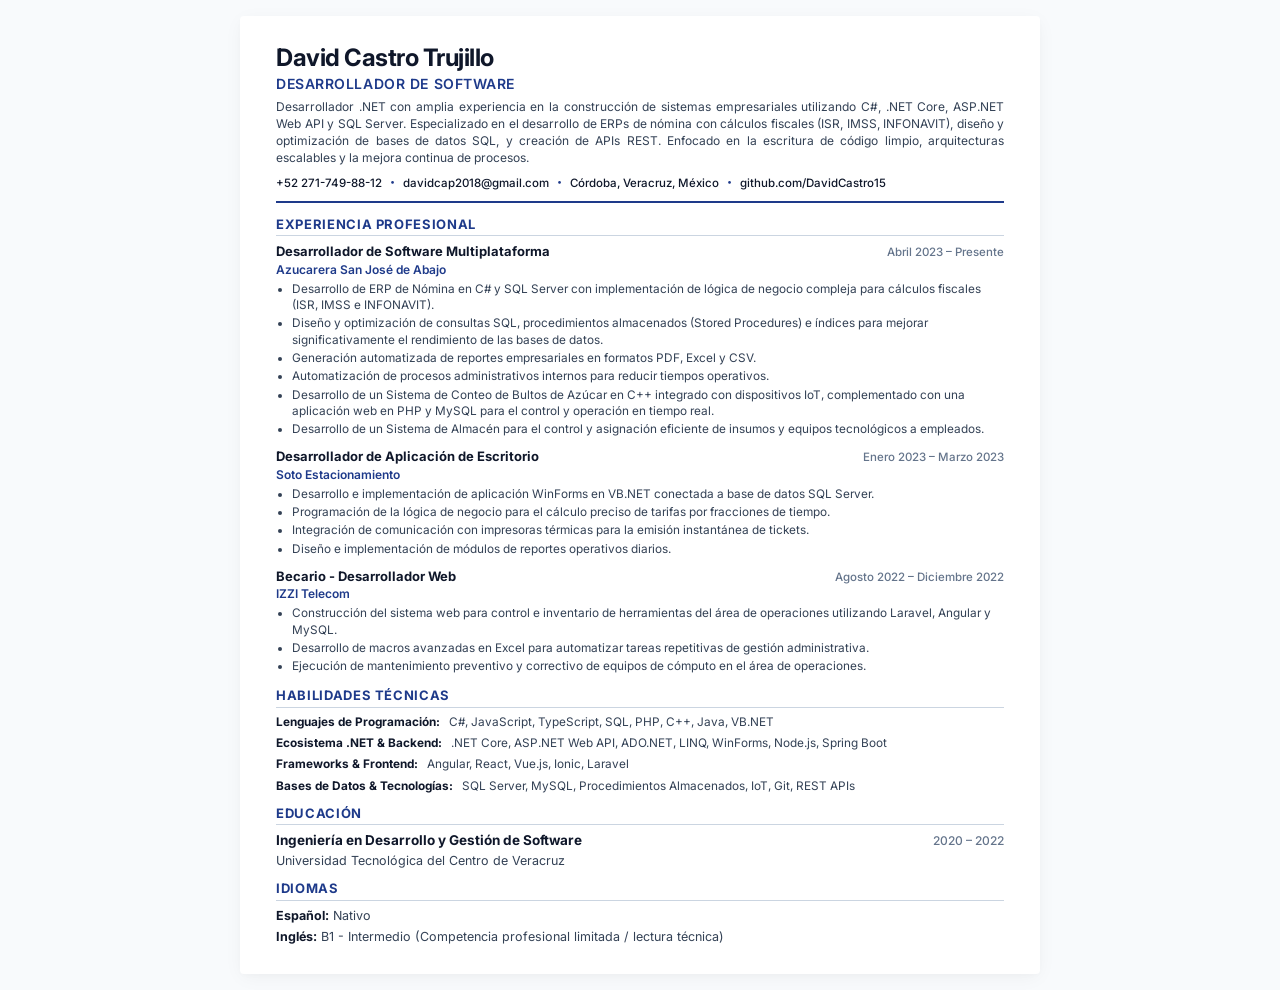
==== commit 5d94a438: "Compact CV layout to single-page format and remove TSU degree Co-authored-by: DavidCastro15 <7294652" ====
--- a/index.html
+++ b/index.html
@@ -20,22 +20,13 @@
             </p>
 
             <div class="contact-bar">
-                <div class="contact-item">
-                    <span class="contact-label">Teléfono:</span>
-                    <span>+52 271-749-88-12</span>
-                </div>
-                <div class="contact-item">
-                    <span class="contact-label">Correo:</span>
-                    <span>davidcap2018@gmail.com</span>
-                </div>
-                <div class="contact-item">
-                    <span class="contact-label">Ubicación:</span>
-                    <span>Córdoba, Veracruz, México</span>
-                </div>
-                <div class="contact-item">
-                    <span class="contact-label">GitHub:</span>
-                    <span>github.com/DavidCastro15</span>
-                </div>
+                <span class="contact-item">+52 271-749-88-12</span>
+                <span class="contact-separator">•</span>
+                <span class="contact-item">davidcap2018@gmail.com</span>
+                <span class="contact-separator">•</span>
+                <span class="contact-item">Córdoba, Veracruz, México</span>
+                <span class="contact-separator">•</span>
+                <span class="contact-item">github.com/DavidCastro15</span>
             </div>
         </header>
 
@@ -130,15 +121,6 @@
                         <span class="edu-date">2020 – 2022</span>
                     </div>
                 </div>
-                <div class="edu-card">
-                    <div class="edu-header">
-                        <div>
-                            <h3 class="edu-degree">T.S.U. en Desarrollo de Software Multiplataforma</h3>
-                            <p class="edu-school">Universidad Tecnológica del Centro de Veracruz</p>
-                        </div>
-                        <span class="edu-date">2018 – 2020</span>
-                    </div>
-                </div>
             </section>
 
             <!-- Idiomas -->
--- a/styles.css
+++ b/styles.css
@@ -21,8 +21,8 @@
     font-family: 'Inter', -apple-system, BlinkMacSystemFont, "Segoe UI", Roboto, Helvetica, Arial, sans-serif;
     color: var(--text-body);
     background-color: var(--bg-page);
-    line-height: 1.5;
-    font-size: 13px;
+    line-height: 1.42;
+    font-size: 12.5px;
     -webkit-print-color-adjust: exact;
     print-color-adjust: exact;
 }
@@ -30,9 +30,9 @@
 /* Resume Container */
 .resume-container {
     max-width: 800px;
-    margin: 24px auto;
+    margin: 16px auto;
     background: var(--bg-card);
-    padding: 40px 48px;
+    padding: 28px 36px;
     box-shadow: 0 4px 20px -2px rgba(0, 0, 0, 0.05), 0 2px 6px -1px rgba(0, 0, 0, 0.02);
     border-radius: 4px;
 }
@@ -40,61 +40,60 @@
 /* Header Styling */
 .header {
     border-bottom: 2px solid var(--primary-color);
-    padding-bottom: 18px;
-    margin-bottom: 20px;
+    padding-bottom: 10px;
+    margin-bottom: 12px;
 }
 
 .name {
-    font-size: 28px;
+    font-size: 24px;
     font-weight: 700;
     color: var(--text-dark);
     letter-spacing: -0.02em;
-    line-height: 1.2;
+    line-height: 1.15;
 }
 
 .title {
-    font-size: 16px;
+    font-size: 14px;
     font-weight: 600;
     color: var(--primary-color);
     margin-top: 2px;
-    margin-bottom: 12px;
+    margin-bottom: 6px;
     text-transform: uppercase;
     letter-spacing: 0.04em;
 }
 
 .summary {
-    font-size: 13px;
-    color: var(--text-body);
-    line-height: 1.55;
-    margin-bottom: 16px;
+    font-size: 12px;
+    color: var(--text-body);
+    line-height: 1.4;
+    margin-bottom: 8px;
     text-align: justify;
 }
 
 .contact-bar {
     display: flex;
     flex-wrap: wrap;
-    gap: 8px 24px;
-    font-size: 12px;
-    color: var(--text-dark);
-    padding-top: 4px;
+    align-items: center;
+    gap: 4px 8px;
+    font-size: 11.5px;
+    color: var(--text-dark);
 }
 
 .contact-item {
-    display: flex;
-    align-items: center;
-    gap: 4px;
-}
-
-.contact-label {
-    font-weight: 600;
-    color: var(--primary-color);
+    font-weight: 500;
+    color: var(--text-dark);
+}
+
+.contact-separator {
+    color: var(--primary-color);
+    font-size: 9px;
 }
 
 /* Main Content & Sections */
 .main-content {
     display: flex;
     flex-direction: column;
-    gap: 22px;
+    gap: 10px;
 }
 
 .section {
@@ -103,19 +102,19 @@
 }
 
 .section-title {
-    font-size: 14px;
+    font-size: 13px;
     font-weight: 700;
     color: var(--primary-color);
     text-transform: uppercase;
     letter-spacing: 0.05em;
     border-bottom: 1.5px solid var(--border-color);
-    padding-bottom: 4px;
-    margin-bottom: 14px;
+    padding-bottom: 2px;
+    margin-bottom: 6px;
 }
 
 /* Experience Cards */
 .job-card {
-    margin-bottom: 16px;
+    margin-bottom: 8px;
 }
 
 .job-card:last-child {
@@ -126,7 +125,7 @@
     display: flex;
     justify-content: space-between;
     align-items: baseline;
-    margin-bottom: 6px;
+    margin-bottom: 3px;
 }
 
 .job-title-group {
@@ -135,19 +134,19 @@
 }
 
 .job-role {
-    font-size: 14px;
+    font-size: 13px;
     font-weight: 700;
     color: var(--text-dark);
 }
 
 .job-company {
-    font-size: 13px;
+    font-size: 12px;
     font-weight: 600;
     color: var(--primary-color);
 }
 
 .job-date {
-    font-size: 12px;
+    font-size: 11.5px;
     font-weight: 500;
     color: var(--text-muted);
     white-space: nowrap;
@@ -155,26 +154,26 @@
 
 .job-bullet-list {
     list-style-type: disc;
-    padding-left: 18px;
+    padding-left: 16px;
 }
 
 .job-bullet-list li {
-    font-size: 12.5px;
-    color: var(--text-body);
-    margin-bottom: 4px;
-    line-height: 1.45;
+    font-size: 11.8px;
+    color: var(--text-body);
+    margin-bottom: 2px;
+    line-height: 1.38;
 }
 
 /* Technical Skills Grid */
 .skills-grid {
     display: flex;
     flex-direction: column;
-    gap: 8px;
+    gap: 5px;
 }
 
 .skill-group {
-    font-size: 12.5px;
-    line-height: 1.45;
+    font-size: 11.8px;
+    line-height: 1.38;
 }
 
 .skill-category {
@@ -240,7 +239,7 @@
 /* Print Styles for Perfect PDF Generation */
 @page {
     size: A4 portrait;
-    margin: 12mm 15mm;
+    margin: 8mm 10mm;
 }
 
 @media print {
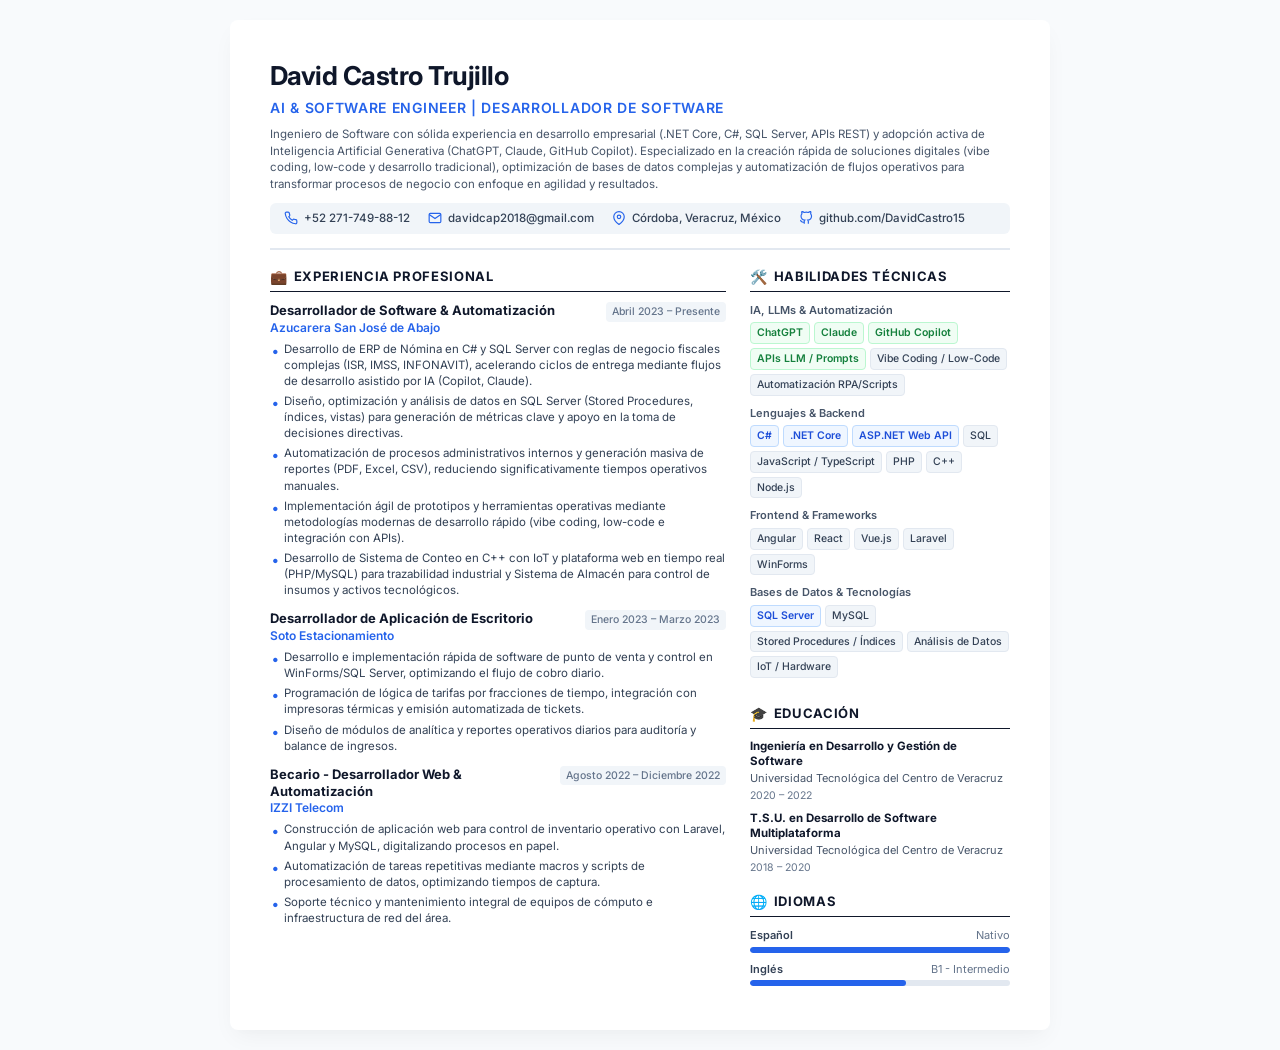
==== commit a95a959e: "feat: align CV with AI and LLM software engineer role - Updated professional title and summary to hi" ====
--- a/index.html
+++ b/index.html
@@ -6,7 +6,7 @@
     <title>David Castro Trujillo - Curriculum Vitae</title>
     <link rel="preconnect" href="https://fonts.googleapis.com">
     <link rel="preconnect" href="https://fonts.gstatic.com" crossorigin>
-    <link href="https://fonts.googleapis.com/css2?family=Inter:wght@400;500;600;700&display=swap" rel="stylesheet">
+    <link href="https://fonts.googleapis.com/css2?family=Inter:wght@300;400;500;600;700&display=swap" rel="stylesheet">
     <link rel="stylesheet" href="styles.css">
 </head>
 <body>
@@ -14,124 +14,185 @@
         <!-- Header -->
         <header class="header">
             <h1 class="name">David Castro Trujillo</h1>
-            <p class="title">Desarrollador de Software</p>
+            <p class="title">AI & Software Engineer | Desarrollador de Software</p>
             <p class="summary">
-                Desarrollador .NET con amplia experiencia en la construcción de sistemas empresariales utilizando C#, .NET Core, ASP.NET Web API y SQL Server. Especializado en el desarrollo de ERPs de nómina con cálculos fiscales (ISR, IMSS, INFONAVIT), diseño y optimización de bases de datos SQL, y creación de APIs REST. Enfocado en la escritura de código limpio, arquitecturas escalables y la mejora continua de procesos.
+                Ingeniero de Software con sólida experiencia en desarrollo empresarial (.NET Core, C#, SQL Server, APIs REST) y adopción activa de Inteligencia Artificial Generativa (ChatGPT, Claude, GitHub Copilot). Especializado en la creación rápida de soluciones digitales (vibe coding, low-code y desarrollo tradicional), optimización de bases de datos complejas y automatización de flujos operativos para transformar procesos de negocio con enfoque en agilidad y resultados.
             </p>
 
             <div class="contact-bar">
-                <span class="contact-item">+52 271-749-88-12</span>
-                <span class="contact-separator">•</span>
-                <span class="contact-item">davidcap2018@gmail.com</span>
-                <span class="contact-separator">•</span>
-                <span class="contact-item">Córdoba, Veracruz, México</span>
-                <span class="contact-separator">•</span>
-                <span class="contact-item">github.com/DavidCastro15</span>
+                <div class="contact-item">
+                    <svg width="14" height="14" viewBox="0 0 24 24" fill="none" stroke="currentColor" stroke-width="2"><path d="M22 16.92v3a2 2 0 0 1-2.18 2 19.79 19.79 0 0 1-8.63-3.07 19.5 19.5 0 0 1-6-6 19.79 19.79 0 0 1-3.07-8.67A2 2 0 0 1 4.11 2h3a2 2 0 0 1 2 1.72 12.84 12.84 0 0 0 .7 2.81 2 2 0 0 1-.45 2.11L8.09 9.91a16 16 0 0 0 6 6l1.27-1.27a2 2 0 0 1 2.11-.45 12.84 12.84 0 0 0 2.81.7A2 2 0 0 1 22 16.92z"></path></svg>
+                    <span>+52 271-749-88-12</span>
+                </div>
+                <div class="contact-item">
+                    <svg width="14" height="14" viewBox="0 0 24 24" fill="none" stroke="currentColor" stroke-width="2"><path d="M4 4h16c1.1 0 2 .9 2 2v12c0 1.1-.9 2-2 2H4c-1.1 0-2-.9-2-2V6c0-1.1.9-2 2-2z"></path><polyline points="22,6 12,13 2,6"></polyline></svg>
+                    <span>davidcap2018@gmail.com</span>
+                </div>
+                <div class="contact-item">
+                    <svg width="14" height="14" viewBox="0 0 24 24" fill="none" stroke="currentColor" stroke-width="2"><path d="M21 10c0 7-9 13-9 13s-9-6-9-13a9 9 0 0 1 18 0z"></path><circle cx="12" cy="10" r="3"></circle></svg>
+                    <span>Córdoba, Veracruz, México</span>
+                </div>
+                <div class="contact-item">
+                    <svg width="14" height="14" viewBox="0 0 24 24" fill="none" stroke="currentColor" stroke-width="2"><path d="M9 19c-5 1.5-5-2.5-7-3m14 6v-3.87a3.37 3.37 0 0 0-.94-2.61c3.14-.35 6.44-1.54 6.44-7A5.44 5.44 0 0 0 20 4.77 5.07 5.07 0 0 0 19.91 1S18.73.65 16 2.48a13.38 13.38 0 0 0-7 0C6.27.65 5.09 1 5.09 1A5.07 5.07 0 0 0 5 4.77a5.44 5.44 0 0 0-1.5 3.78c0 5.42 3.3 6.61 6.44 7A3.37 3.37 0 0 0 9 18.13V22"></path></svg>
+                    <span>github.com/DavidCastro15</span>
+                </div>
             </div>
         </header>
 
-        <!-- Single Column Layout for ATS Compatibility -->
-        <main class="main-content">
-            <!-- Experiencia Profesional -->
-            <section class="section">
-                <h2 class="section-title">Experiencia Profesional</h2>
+        <!-- Main Content Layout -->
+        <div class="main-layout">
+            <!-- Left Column: Experience -->
+            <main class="left-column">
+                <section class="section">
+                    <h2 class="section-title">
+                        <span class="icon">💼</span> Experiencia Profesional
+                    </h2>
 
-                <div class="job-card">
-                    <div class="job-header">
-                        <div class="job-title-group">
-                            <h3 class="job-role">Desarrollador de Software Multiplataforma</h3>
-                            <span class="job-company">Azucarera San José de Abajo</span>
+                    <div class="job-card">
+                        <div class="job-header">
+                            <div>
+                                <h3 class="job-role">Desarrollador de Software & Automatización</h3>
+                                <p class="job-company">Azucarera San José de Abajo</p>
+                            </div>
+                            <span class="job-date">Abril 2023 &ndash; Presente</span>
                         </div>
-                        <span class="job-date">Abril 2023 – Presente</span>
+                        <ul class="job-bullet-list">
+                            <li>Desarrollo de ERP de Nómina en C# y SQL Server con reglas de negocio fiscales complejas (ISR, IMSS, INFONAVIT), acelerando ciclos de entrega mediante flujos de desarrollo asistido por IA (Copilot, Claude).</li>
+                            <li>Diseño, optimización y análisis de datos en SQL Server (Stored Procedures, índices, vistas) para generación de métricas clave y apoyo en la toma de decisiones directivas.</li>
+                            <li>Automatización de procesos administrativos internos y generación masiva de reportes (PDF, Excel, CSV), reduciendo significativamente tiempos operativos manuales.</li>
+                            <li>Implementación ágil de prototipos y herramientas operativas mediante metodologías modernas de desarrollo rápido (vibe coding, low-code e integración con APIs).</li>
+                            <li>Desarrollo de Sistema de Conteo en C++ con IoT y plataforma web en tiempo real (PHP/MySQL) para trazabilidad industrial y Sistema de Almacén para control de insumos y activos tecnológicos.</li>
+                        </ul>
                     </div>
-                    <ul class="job-bullet-list">
-                        <li>Desarrollo de ERP de Nómina en C# y SQL Server con implementación de lógica de negocio compleja para cálculos fiscales (ISR, IMSS e INFONAVIT).</li>
-                        <li>Diseño y optimización de consultas SQL, procedimientos almacenados (Stored Procedures) e índices para mejorar significativamente el rendimiento de las bases de datos.</li>
-                        <li>Generación automatizada de reportes empresariales en formatos PDF, Excel y CSV.</li>
-                        <li>Automatización de procesos administrativos internos para reducir tiempos operativos.</li>
-                        <li>Desarrollo de un Sistema de Conteo de Bultos de Azúcar en C++ integrado con dispositivos IoT, complementado con una aplicación web en PHP y MySQL para el control y operación en tiempo real.</li>
-                        <li>Desarrollo de un Sistema de Almacén para el control y asignación eficiente de insumos y equipos tecnológicos a empleados.</li>
-                    </ul>
-                </div>
 
-                <div class="job-card">
-                    <div class="job-header">
-                        <div class="job-title-group">
-                            <h3 class="job-role">Desarrollador de Aplicación de Escritorio</h3>
-                            <span class="job-company">Soto Estacionamiento</span>
+                    <div class="job-card">
+                        <div class="job-header">
+                            <div>
+                                <h3 class="job-role">Desarrollador de Aplicación de Escritorio</h3>
+                                <p class="job-company">Soto Estacionamiento</p>
+                            </div>
+                            <span class="job-date">Enero 2023 &ndash; Marzo 2023</span>
                         </div>
-                        <span class="job-date">Enero 2023 – Marzo 2023</span>
+                        <ul class="job-bullet-list">
+                            <li>Desarrollo e implementación rápida de software de punto de venta y control en WinForms/SQL Server, optimizando el flujo de cobro diario.</li>
+                            <li>Programación de lógica de tarifas por fracciones de tiempo, integración con impresoras térmicas y emisión automatizada de tickets.</li>
+                            <li>Diseño de módulos de analítica y reportes operativos diarios para auditoría y balance de ingresos.</li>
+                        </ul>
                     </div>
-                    <ul class="job-bullet-list">
-                        <li>Desarrollo e implementación de aplicación WinForms en VB.NET conectada a base de datos SQL Server.</li>
-                        <li>Programación de la lógica de negocio para el cálculo preciso de tarifas por fracciones de tiempo.</li>
-                        <li>Integración de comunicación con impresoras térmicas para la emisión instantánea de tickets.</li>
-                        <li>Diseño e implementación de módulos de reportes operativos diarios.</li>
-                    </ul>
-                </div>
 
-                <div class="job-card">
-                    <div class="job-header">
-                        <div class="job-title-group">
-                            <h3 class="job-role">Becario - Desarrollador Web</h3>
-                            <span class="job-company">IZZI Telecom</span>
+                    <div class="job-card">
+                        <div class="job-header">
+                            <div>
+                                <h3 class="job-role">Becario - Desarrollador Web & Automatización</h3>
+                                <p class="job-company">IZZI Telecom</p>
+                            </div>
+                            <span class="job-date">Agosto 2022 &ndash; Diciembre 2022</span>
                         </div>
-                        <span class="job-date">Agosto 2022 – Diciembre 2022</span>
+                        <ul class="job-bullet-list">
+                            <li>Construcción de aplicación web para control de inventario operativo con Laravel, Angular y MySQL, digitalizando procesos en papel.</li>
+                            <li>Automatización de tareas repetitivas mediante macros y scripts de procesamiento de datos, optimizando tiempos de captura.</li>
+                            <li>Soporte técnico y mantenimiento integral de equipos de cómputo e infraestructura de red del área.</li>
+                        </ul>
                     </div>
-                    <ul class="job-bullet-list">
-                        <li>Construcción del sistema web para control e inventario de herramientas del área de operaciones utilizando Laravel, Angular y MySQL.</li>
-                        <li>Desarrollo de macros avanzadas en Excel para automatizar tareas repetitivas de gestión administrativa.</li>
-                        <li>Ejecución de mantenimiento preventivo y correctivo de equipos de cómputo en el área de operaciones.</li>
-                    </ul>
-                </div>
-            </section>
+                </section>
+            </main>
 
-            <!-- Habilidades Técnicas -->
-            <section class="section">
-                <h2 class="section-title">Habilidades Técnicas</h2>
-                <div class="skills-grid">
+            <!-- Right Column: Skills, Education, Languages -->
+            <aside class="right-column">
+                <!-- Competencias Técnicas -->
+                <section class="section">
+                    <h2 class="section-title">
+                        <span class="icon">🛠️</span> Habilidades Técnicas
+                    </h2>
+
                     <div class="skill-group">
-                        <span class="skill-category">Lenguajes de Programación:</span>
-                        <span class="skill-list">C#, JavaScript, TypeScript, SQL, PHP, C++, Java, VB.NET</span>
+                        <h3 class="skill-category-title">IA, LLMs & Automatización</h3>
+                        <div class="tags">
+                            <span class="tag tag-accent">ChatGPT</span>
+                            <span class="tag tag-accent">Claude</span>
+                            <span class="tag tag-accent">GitHub Copilot</span>
+                            <span class="tag tag-accent">APIs LLM / Prompts</span>
+                            <span class="tag">Vibe Coding / Low-Code</span>
+                            <span class="tag">Automatización RPA/Scripts</span>
+                        </div>
                     </div>
+
                     <div class="skill-group">
-                        <span class="skill-category">Ecosistema .NET & Backend:</span>
-                        <span class="skill-list">.NET Core, ASP.NET Web API, ADO.NET, LINQ, WinForms, Node.js, Spring Boot</span>
+                        <h3 class="skill-category-title">Lenguajes & Backend</h3>
+                        <div class="tags">
+                            <span class="tag tag-primary">C#</span>
+                            <span class="tag tag-primary">.NET Core</span>
+                            <span class="tag tag-primary">ASP.NET Web API</span>
+                            <span class="tag">SQL</span>
+                            <span class="tag">JavaScript / TypeScript</span>
+                            <span class="tag">PHP</span>
+                            <span class="tag">C++</span>
+                            <span class="tag">Node.js</span>
+                        </div>
                     </div>
+
                     <div class="skill-group">
-                        <span class="skill-category">Frameworks & Frontend:</span>
-                        <span class="skill-list">Angular, React, Vue.js, Ionic, Laravel</span>
+                        <h3 class="skill-category-title">Frontend & Frameworks</h3>
+                        <div class="tags">
+                            <span class="tag">Angular</span>
+                            <span class="tag">React</span>
+                            <span class="tag">Vue.js</span>
+                            <span class="tag">Laravel</span>
+                            <span class="tag">WinForms</span>
+                        </div>
                     </div>
+
                     <div class="skill-group">
-                        <span class="skill-category">Bases de Datos & Tecnologías:</span>
-                        <span class="skill-list">SQL Server, MySQL, Procedimientos Almacenados, IoT, Git, REST APIs</span>
+                        <h3 class="skill-category-title">Bases de Datos & Tecnologías</h3>
+                        <div class="tags">
+                            <span class="tag tag-primary">SQL Server</span>
+                            <span class="tag">MySQL</span>
+                            <span class="tag">Stored Procedures / Índices</span>
+                            <span class="tag">Análisis de Datos</span>
+                            <span class="tag">IoT / Hardware</span>
+                        </div>
                     </div>
-                </div>
-            </section>
+                </section>
 
-            <!-- Educación -->
-            <section class="section">
-                <h2 class="section-title">Educación</h2>
-                <div class="edu-card">
-                    <div class="edu-header">
-                        <div>
-                            <h3 class="edu-degree">Ingeniería en Desarrollo y Gestión de Software</h3>
-                            <p class="edu-school">Universidad Tecnológica del Centro de Veracruz</p>
+                <!-- Educación -->
+                <section class="section">
+                    <h2 class="section-title">
+                        <span class="icon">🎓</span> Educación
+                    </h2>
+                    <div class="edu-item">
+                        <h3 class="edu-degree">Ingeniería en Desarrollo y Gestión de Software</h3>
+                        <p class="edu-school">Universidad Tecnológica del Centro de Veracruz</p>
+                        <p class="edu-date">2020 &ndash; 2022</p>
+                    </div>
+                    <div class="edu-item">
+                        <h3 class="edu-degree">T.S.U. en Desarrollo de Software Multiplataforma</h3>
+                        <p class="edu-school">Universidad Tecnológica del Centro de Veracruz</p>
+                        <p class="edu-date">2018 &ndash; 2020</p>
+                    </div>
+                </section>
+
+                <!-- Idiomas -->
+                <section class="section">
+                    <h2 class="section-title">
+                        <span class="icon">🌐</span> Idiomas
+                    </h2>
+                    <div class="lang-item">
+                        <div class="lang-info">
+                            <span class="lang-name">Español</span>
+                            <span class="lang-level">Nativo</span>
                         </div>
-                        <span class="edu-date">2020 – 2022</span>
+                        <div class="lang-bar"><div class="lang-fill" style="width: 100%;"></div></div>
                     </div>
-                </div>
-            </section>
-
-            <!-- Idiomas -->
-            <section class="section">
-                <h2 class="section-title">Idiomas</h2>
-                <div class="languages-list">
-                    <p class="lang-text"><strong>Español:</strong> Nativo</p>
-                    <p class="lang-text"><strong>Inglés:</strong> B1 - Intermedio (Competencia profesional limitada / lectura técnica)</p>
-                </div>
-            </section>
-        </main>
+                    <div class="lang-item">
+                        <div class="lang-info">
+                            <span class="lang-name">Inglés</span>
+                            <span class="lang-level">B1 - Intermedio</span>
+                        </div>
+                        <div class="lang-bar"><div class="lang-fill" style="width: 60%;"></div></div>
+                    </div>
+                </section>
+            </aside>
+        </div>
     </div>
 </body>
 </html>
--- a/styles.css
+++ b/styles.css
@@ -1,120 +1,124 @@
-/* Reset & Base Setup */
+/* Basic Reset & Font Setup */
 * {
     box-sizing: border-box;
     margin: 0;
     padding: 0;
 }
 
-:root {
-    --primary-color: #1e3a8a; /* Navy Blue / Azul Marino Ejecutivo */
-    --primary-light: #2563eb;
-    --text-dark: #0f172a;     /* Slate Deep Dark */
-    --text-body: #334155;     /* Slate Body */
-    --text-muted: #64748b;    /* Slate Muted */
-    --bg-page: #f8fafc;
-    --bg-card: #ffffff;
-    --border-color: #cbd5e1;
-    --border-light: #e2e8f0;
-}
-
 body {
     font-family: 'Inter', -apple-system, BlinkMacSystemFont, "Segoe UI", Roboto, Helvetica, Arial, sans-serif;
-    color: var(--text-body);
-    background-color: var(--bg-page);
-    line-height: 1.42;
-    font-size: 12.5px;
+    color: #1e293b;
+    background-color: #f8fafc;
+    line-height: 1.5;
+    font-size: 13px;
     -webkit-print-color-adjust: exact;
     print-color-adjust: exact;
 }
 
-/* Resume Container */
 .resume-container {
-    max-width: 800px;
-    margin: 16px auto;
-    background: var(--bg-card);
-    padding: 28px 36px;
-    box-shadow: 0 4px 20px -2px rgba(0, 0, 0, 0.05), 0 2px 6px -1px rgba(0, 0, 0, 0.02);
-    border-radius: 4px;
+    max-width: 820px;
+    margin: 20px auto;
+    background: #ffffff;
+    padding: 36px 40px;
+    box-shadow: 0 10px 25px -5px rgba(0, 0, 0, 0.05), 0 8px 10px -6px rgba(0, 0, 0, 0.01);
+    border-radius: 8px;
 }
 
 /* Header Styling */
 .header {
-    border-bottom: 2px solid var(--primary-color);
-    padding-bottom: 10px;
-    margin-bottom: 12px;
+    border-bottom: 2px solid #e2e8f0;
+    padding-bottom: 14px;
+    margin-bottom: 16px;
 }
 
 .name {
-    font-size: 24px;
+    font-size: 26px;
     font-weight: 700;
-    color: var(--text-dark);
+    color: #0f172a;
     letter-spacing: -0.02em;
-    line-height: 1.15;
+    margin-bottom: 2px;
 }
 
 .title {
     font-size: 14px;
     font-weight: 600;
-    color: var(--primary-color);
-    margin-top: 2px;
-    margin-bottom: 6px;
+    color: #2563eb;
+    margin-bottom: 8px;
     text-transform: uppercase;
-    letter-spacing: 0.04em;
+    letter-spacing: 0.05em;
 }
 
 .summary {
-    font-size: 12px;
-    color: var(--text-body);
-    line-height: 1.4;
-    margin-bottom: 8px;
-    text-align: justify;
+    font-size: 11.5px;
+    color: #475569;
+    line-height: 1.45;
+    margin-bottom: 10px;
 }
 
 .contact-bar {
     display: flex;
     flex-wrap: wrap;
+    gap: 12px 18px;
+    background-color: #f1f5f9;
+    padding: 7px 14px;
+    border-radius: 6px;
+    font-size: 11.5px;
+    font-weight: 500;
+}
+
+.contact-item {
+    display: flex;
     align-items: center;
-    gap: 4px 8px;
-    font-size: 11.5px;
-    color: var(--text-dark);
-}
-
-.contact-item {
-    font-weight: 500;
-    color: var(--text-dark);
-}
-
-.contact-separator {
-    color: var(--primary-color);
-    font-size: 9px;
-}
-
-/* Main Content & Sections */
-.main-content {
+    gap: 6px;
+    color: #334155;
+}
+
+.contact-item svg {
+    color: #2563eb;
+    flex-shrink: 0;
+}
+
+/* Main Layout Grid */
+.main-layout {
+    display: grid;
+    grid-template-columns: 1fr 260px;
+    gap: 24px;
+}
+
+.left-column {
     display: flex;
     flex-direction: column;
-    gap: 10px;
-}
-
-.section {
+    gap: 16px;
+}
+
+.right-column {
     display: flex;
     flex-direction: column;
-}
-
+    gap: 16px;
+}
+
+/* Section Styling */
 .section-title {
     font-size: 13px;
     font-weight: 700;
-    color: var(--primary-color);
+    color: #0f172a;
     text-transform: uppercase;
     letter-spacing: 0.05em;
-    border-bottom: 1.5px solid var(--border-color);
-    padding-bottom: 2px;
-    margin-bottom: 6px;
-}
-
-/* Experience Cards */
+    border-bottom: 1.5px solid #0f172a;
+    padding-bottom: 4px;
+    margin-bottom: 10px;
+    display: flex;
+    align-items: center;
+    gap: 6px;
+}
+
+.section-title .icon {
+    font-size: 14px;
+}
+
+/* Job Experience Card */
 .job-card {
-    margin-bottom: 8px;
+    margin-bottom: 12px;
 }
 
 .job-card:last-child {
@@ -124,122 +128,164 @@
 .job-header {
     display: flex;
     justify-content: space-between;
-    align-items: baseline;
-    margin-bottom: 3px;
-}
-
-.job-title-group {
-    display: flex;
-    flex-direction: column;
+    align-items: flex-start;
+    margin-bottom: 4px;
 }
 
 .job-role {
     font-size: 13px;
     font-weight: 700;
-    color: var(--text-dark);
+    color: #0f172a;
+    line-height: 1.3;
 }
 
 .job-company {
     font-size: 12px;
     font-weight: 600;
-    color: var(--primary-color);
+    color: #2563eb;
 }
 
 .job-date {
+    font-size: 10.5px;
+    font-weight: 500;
+    color: #64748b;
+    background-color: #f1f5f9;
+    padding: 2px 6px;
+    border-radius: 4px;
+    white-space: nowrap;
+}
+
+.job-bullet-list {
+    list-style: none;
+    padding-left: 0;
+}
+
+.job-bullet-list li {
+    position: relative;
+    padding-left: 14px;
     font-size: 11.5px;
+    color: #334155;
+    margin-bottom: 4px;
+    line-height: 1.4;
+}
+
+.job-bullet-list li::before {
+    content: "•";
+    position: absolute;
+    left: 2px;
+    top: 0;
+    color: #2563eb;
+    font-weight: bold;
+    font-size: 14px;
+}
+
+/* Skill Groups & Tags */
+.skill-group {
+    margin-bottom: 9px;
+}
+
+.skill-category-title {
+    font-size: 11px;
+    font-weight: 600;
+    color: #475569;
+    margin-bottom: 4px;
+}
+
+.tags {
+    display: flex;
+    flex-wrap: wrap;
+    gap: 4px;
+}
+
+.tag {
+    font-size: 10.5px;
+    padding: 2px 6px;
+    background-color: #f1f5f9;
+    color: #334155;
+    border-radius: 4px;
     font-weight: 500;
-    color: var(--text-muted);
-    white-space: nowrap;
-}
-
-.job-bullet-list {
-    list-style-type: disc;
-    padding-left: 16px;
-}
-
-.job-bullet-list li {
-    font-size: 11.8px;
-    color: var(--text-body);
-    margin-bottom: 2px;
-    line-height: 1.38;
-}
-
-/* Technical Skills Grid */
-.skills-grid {
-    display: flex;
-    flex-direction: column;
-    gap: 5px;
-}
-
-.skill-group {
-    font-size: 11.8px;
-    line-height: 1.38;
-}
-
-.skill-category {
+    border: 1px solid #e2e8f0;
+}
+
+.tag-primary {
+    background-color: #eff6ff;
+    color: #1d4ed8;
+    border-color: #bfdbfe;
+    font-weight: 600;
+}
+
+.tag-accent {
+    background-color: #f0fdf4;
+    color: #15803d;
+    border-color: #bbf7d0;
+    font-weight: 600;
+}
+
+/* Education Section */
+.edu-item {
+    margin-bottom: 8px;
+}
+
+.edu-item:last-child {
+    margin-bottom: 0;
+}
+
+.edu-degree {
+    font-size: 11.5px;
     font-weight: 700;
-    color: var(--text-dark);
-    margin-right: 6px;
-}
-
-.skill-list {
-    color: var(--text-body);
-}
-
-/* Education Section */
-.edu-card {
-    margin-bottom: 10px;
-}
-
-.edu-card:last-child {
-    margin-bottom: 0;
-}
-
-.edu-header {
+    color: #0f172a;
+    line-height: 1.3;
+}
+
+.edu-school {
+    font-size: 11px;
+    color: #475569;
+    margin-top: 1px;
+}
+
+.edu-date {
+    font-size: 10.5px;
+    color: #64748b;
+    margin-top: 1px;
+}
+
+/* Language Progress Item */
+.lang-item {
+    margin-bottom: 8px;
+}
+
+.lang-info {
     display: flex;
     justify-content: space-between;
-    align-items: baseline;
-}
-
-.edu-degree {
-    font-size: 13.5px;
-    font-weight: 700;
-    color: var(--text-dark);
-}
-
-.edu-school {
-    font-size: 12.5px;
-    color: var(--text-body);
-    margin-top: 1px;
-}
-
-.edu-date {
-    font-size: 12px;
-    color: var(--text-muted);
-    font-weight: 500;
-    white-space: nowrap;
-}
-
-/* Languages */
-.languages-list {
-    display: flex;
-    flex-direction: column;
-    gap: 4px;
-}
-
-.lang-text {
-    font-size: 12.5px;
-    color: var(--text-body);
-}
-
-.lang-text strong {
-    color: var(--text-dark);
-}
-
-/* Print Styles for Perfect PDF Generation */
+    font-size: 11px;
+    font-weight: 600;
+    color: #334155;
+    margin-bottom: 3px;
+}
+
+.lang-level {
+    font-size: 11px;
+    color: #64748b;
+    font-weight: 400;
+}
+
+.lang-bar {
+    height: 6px;
+    background-color: #e2e8f0;
+    border-radius: 3px;
+    overflow: hidden;
+}
+
+.lang-fill {
+    height: 100%;
+    background-color: #2563eb;
+    border-radius: 3px;
+}
+
+/* Print Styles for PDF Generation */
 @page {
     size: A4 portrait;
-    margin: 8mm 10mm;
+    margin: 0;
 }
 
 @media print {
@@ -250,12 +296,8 @@
     .resume-container {
         max-width: 100%;
         margin: 0;
-        padding: 0;
+        padding: 20px 28px;
         box-shadow: none;
         border-radius: 0;
     }
-
-    .job-card, .edu-card, .section {
-        page-break-inside: avoid;
-    }
-}
+}
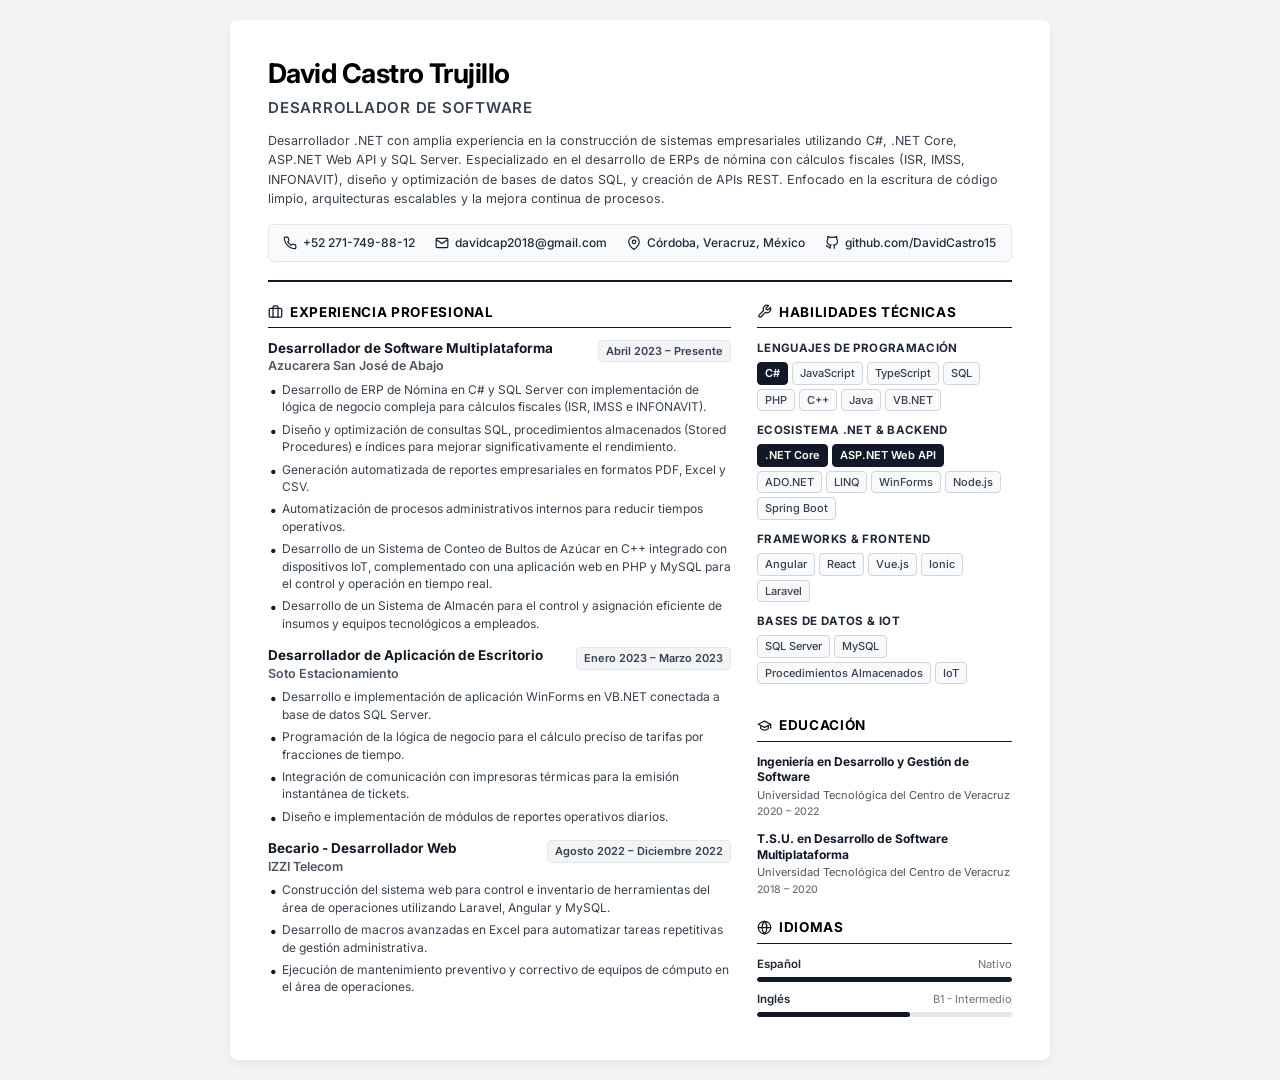
==== commit 262a8139: "Aplicar diseno monocromatico en blanco y negro en espanol Co-authored-by: DavidCastro15 <72946521+Da" ====
--- a/index.html
+++ b/index.html
@@ -14,9 +14,9 @@
         <!-- Header -->
         <header class="header">
             <h1 class="name">David Castro Trujillo</h1>
-            <p class="title">AI & Software Engineer | Desarrollador de Software</p>
+            <p class="title">Desarrollador de Software</p>
             <p class="summary">
-                Ingeniero de Software con sólida experiencia en desarrollo empresarial (.NET Core, C#, SQL Server, APIs REST) y adopción activa de Inteligencia Artificial Generativa (ChatGPT, Claude, GitHub Copilot). Especializado en la creación rápida de soluciones digitales (vibe coding, low-code y desarrollo tradicional), optimización de bases de datos complejas y automatización de flujos operativos para transformar procesos de negocio con enfoque en agilidad y resultados.
+                Desarrollador .NET con amplia experiencia en la construcción de sistemas empresariales utilizando C#, .NET Core, ASP.NET Web API y SQL Server. Especializado en el desarrollo de ERPs de nómina con cálculos fiscales (ISR, IMSS, INFONAVIT), diseño y optimización de bases de datos SQL, y creación de APIs REST. Enfocado en la escritura de código limpio, arquitecturas escalables y la mejora continua de procesos.
             </p>
 
             <div class="contact-bar">
@@ -45,23 +45,25 @@
             <main class="left-column">
                 <section class="section">
                     <h2 class="section-title">
-                        <span class="icon">💼</span> Experiencia Profesional
+                        <svg class="section-icon" width="15" height="15" viewBox="0 0 24 24" fill="none" stroke="currentColor" stroke-width="2" stroke-linecap="round" stroke-linejoin="round"><rect x="2" y="7" width="20" height="14" rx="2" ry="2"></rect><path d="M16 21V5a2 2 0 0 0-2-2h-4a2 2 0 0 0-2 2v16"></path></svg>
+                        <span>Experiencia Profesional</span>
                     </h2>
 
                     <div class="job-card">
                         <div class="job-header">
                             <div>
-                                <h3 class="job-role">Desarrollador de Software & Automatización</h3>
+                                <h3 class="job-role">Desarrollador de Software Multiplataforma</h3>
                                 <p class="job-company">Azucarera San José de Abajo</p>
                             </div>
                             <span class="job-date">Abril 2023 &ndash; Presente</span>
                         </div>
                         <ul class="job-bullet-list">
-                            <li>Desarrollo de ERP de Nómina en C# y SQL Server con reglas de negocio fiscales complejas (ISR, IMSS, INFONAVIT), acelerando ciclos de entrega mediante flujos de desarrollo asistido por IA (Copilot, Claude).</li>
-                            <li>Diseño, optimización y análisis de datos en SQL Server (Stored Procedures, índices, vistas) para generación de métricas clave y apoyo en la toma de decisiones directivas.</li>
-                            <li>Automatización de procesos administrativos internos y generación masiva de reportes (PDF, Excel, CSV), reduciendo significativamente tiempos operativos manuales.</li>
-                            <li>Implementación ágil de prototipos y herramientas operativas mediante metodologías modernas de desarrollo rápido (vibe coding, low-code e integración con APIs).</li>
-                            <li>Desarrollo de Sistema de Conteo en C++ con IoT y plataforma web en tiempo real (PHP/MySQL) para trazabilidad industrial y Sistema de Almacén para control de insumos y activos tecnológicos.</li>
+                            <li>Desarrollo de ERP de Nómina en C# y SQL Server con implementación de lógica de negocio compleja para cálculos fiscales (ISR, IMSS e INFONAVIT).</li>
+                            <li>Diseño y optimización de consultas SQL, procedimientos almacenados (Stored Procedures) e índices para mejorar significativamente el rendimiento.</li>
+                            <li>Generación automatizada de reportes empresariales en formatos PDF, Excel y CSV.</li>
+                            <li>Automatización de procesos administrativos internos para reducir tiempos operativos.</li>
+                            <li>Desarrollo de un Sistema de Conteo de Bultos de Azúcar en C++ integrado con dispositivos IoT, complementado con una aplicación web en PHP y MySQL para el control y operación en tiempo real.</li>
+                            <li>Desarrollo de un Sistema de Almacén para el control y asignación eficiente de insumos y equipos tecnológicos a empleados.</li>
                         </ul>
                     </div>
 
@@ -74,24 +76,25 @@
                             <span class="job-date">Enero 2023 &ndash; Marzo 2023</span>
                         </div>
                         <ul class="job-bullet-list">
-                            <li>Desarrollo e implementación rápida de software de punto de venta y control en WinForms/SQL Server, optimizando el flujo de cobro diario.</li>
-                            <li>Programación de lógica de tarifas por fracciones de tiempo, integración con impresoras térmicas y emisión automatizada de tickets.</li>
-                            <li>Diseño de módulos de analítica y reportes operativos diarios para auditoría y balance de ingresos.</li>
+                            <li>Desarrollo e implementación de aplicación WinForms en VB.NET conectada a base de datos SQL Server.</li>
+                            <li>Programación de la lógica de negocio para el cálculo preciso de tarifas por fracciones de tiempo.</li>
+                            <li>Integración de comunicación con impresoras térmicas para la emisión instantánea de tickets.</li>
+                            <li>Diseño e implementación de módulos de reportes operativos diarios.</li>
                         </ul>
                     </div>
 
                     <div class="job-card">
                         <div class="job-header">
                             <div>
-                                <h3 class="job-role">Becario - Desarrollador Web & Automatización</h3>
+                                <h3 class="job-role">Becario - Desarrollador Web</h3>
                                 <p class="job-company">IZZI Telecom</p>
                             </div>
                             <span class="job-date">Agosto 2022 &ndash; Diciembre 2022</span>
                         </div>
                         <ul class="job-bullet-list">
-                            <li>Construcción de aplicación web para control de inventario operativo con Laravel, Angular y MySQL, digitalizando procesos en papel.</li>
-                            <li>Automatización de tareas repetitivas mediante macros y scripts de procesamiento de datos, optimizando tiempos de captura.</li>
-                            <li>Soporte técnico y mantenimiento integral de equipos de cómputo e infraestructura de red del área.</li>
+                            <li>Construcción del sistema web para control e inventario de herramientas del área de operaciones utilizando Laravel, Angular y MySQL.</li>
+                            <li>Desarrollo de macros avanzadas en Excel para automatizar tareas repetitivas de gestión administrativa.</li>
+                            <li>Ejecución de mantenimiento preventivo y correctivo de equipos de cómputo en el área de operaciones.</li>
                         </ul>
                     </div>
                 </section>
@@ -102,54 +105,55 @@
                 <!-- Competencias Técnicas -->
                 <section class="section">
                     <h2 class="section-title">
-                        <span class="icon">🛠️</span> Habilidades Técnicas
-                    </h2>
-
-                    <div class="skill-group">
-                        <h3 class="skill-category-title">IA, LLMs & Automatización</h3>
-                        <div class="tags">
-                            <span class="tag tag-accent">ChatGPT</span>
-                            <span class="tag tag-accent">Claude</span>
-                            <span class="tag tag-accent">GitHub Copilot</span>
-                            <span class="tag tag-accent">APIs LLM / Prompts</span>
-                            <span class="tag">Vibe Coding / Low-Code</span>
-                            <span class="tag">Automatización RPA/Scripts</span>
-                        </div>
-                    </div>
-
-                    <div class="skill-group">
-                        <h3 class="skill-category-title">Lenguajes & Backend</h3>
+                        <svg class="section-icon" width="15" height="15" viewBox="0 0 24 24" fill="none" stroke="currentColor" stroke-width="2" stroke-linecap="round" stroke-linejoin="round"><path d="M14.7 6.3a1 1 0 0 0 0 1.4l1.6 1.6a1 1 0 0 0 1.4 0l3.77-3.77a6 6 0 0 1-7.94 7.94l-6.91 6.91a2.12 2.12 0 0 1-3-3l6.91-6.91a6 6 0 0 1 7.94-7.94l-3.76 3.76z"></path></svg>
+                        <span>Habilidades Técnicas</span>
+                    </h2>
+
+                    <div class="skill-group">
+                        <h3 class="skill-category-title">Lenguajes de Programación</h3>
                         <div class="tags">
                             <span class="tag tag-primary">C#</span>
+                            <span class="tag">JavaScript</span>
+                            <span class="tag">TypeScript</span>
+                            <span class="tag">SQL</span>
+                            <span class="tag">PHP</span>
+                            <span class="tag">C++</span>
+                            <span class="tag">Java</span>
+                            <span class="tag">VB.NET</span>
+                        </div>
+                    </div>
+
+                    <div class="skill-group">
+                        <h3 class="skill-category-title">Ecosistema .NET & Backend</h3>
+                        <div class="tags">
                             <span class="tag tag-primary">.NET Core</span>
                             <span class="tag tag-primary">ASP.NET Web API</span>
-                            <span class="tag">SQL</span>
-                            <span class="tag">JavaScript / TypeScript</span>
-                            <span class="tag">PHP</span>
-                            <span class="tag">C++</span>
+                            <span class="tag">ADO.NET</span>
+                            <span class="tag">LINQ</span>
+                            <span class="tag">WinForms</span>
                             <span class="tag">Node.js</span>
-                        </div>
-                    </div>
-
-                    <div class="skill-group">
-                        <h3 class="skill-category-title">Frontend & Frameworks</h3>
+                            <span class="tag">Spring Boot</span>
+                        </div>
+                    </div>
+
+                    <div class="skill-group">
+                        <h3 class="skill-category-title">Frameworks & Frontend</h3>
                         <div class="tags">
                             <span class="tag">Angular</span>
                             <span class="tag">React</span>
                             <span class="tag">Vue.js</span>
+                            <span class="tag">Ionic</span>
                             <span class="tag">Laravel</span>
-                            <span class="tag">WinForms</span>
-                        </div>
-                    </div>
-
-                    <div class="skill-group">
-                        <h3 class="skill-category-title">Bases de Datos & Tecnologías</h3>
-                        <div class="tags">
-                            <span class="tag tag-primary">SQL Server</span>
+                        </div>
+                    </div>
+
+                    <div class="skill-group">
+                        <h3 class="skill-category-title">Bases de Datos & IoT</h3>
+                        <div class="tags">
+                            <span class="tag">SQL Server</span>
                             <span class="tag">MySQL</span>
-                            <span class="tag">Stored Procedures / Índices</span>
-                            <span class="tag">Análisis de Datos</span>
-                            <span class="tag">IoT / Hardware</span>
+                            <span class="tag">Procedimientos Almacenados</span>
+                            <span class="tag">IoT</span>
                         </div>
                     </div>
                 </section>
@@ -157,7 +161,8 @@
                 <!-- Educación -->
                 <section class="section">
                     <h2 class="section-title">
-                        <span class="icon">🎓</span> Educación
+                        <svg class="section-icon" width="15" height="15" viewBox="0 0 24 24" fill="none" stroke="currentColor" stroke-width="2" stroke-linecap="round" stroke-linejoin="round"><path d="M22 10v6M2 10l10-5 10 5-10 5z"></path><path d="M6 12v5c3 3 9 3 12 0v-5"></path></svg>
+                        <span>Educación</span>
                     </h2>
                     <div class="edu-item">
                         <h3 class="edu-degree">Ingeniería en Desarrollo y Gestión de Software</h3>
@@ -174,7 +179,8 @@
                 <!-- Idiomas -->
                 <section class="section">
                     <h2 class="section-title">
-                        <span class="icon">🌐</span> Idiomas
+                        <svg class="section-icon" width="15" height="15" viewBox="0 0 24 24" fill="none" stroke="currentColor" stroke-width="2" stroke-linecap="round" stroke-linejoin="round"><circle cx="12" cy="12" r="10"></circle><line x1="2" y1="12" x2="22" y2="12"></line><path d="M12 2a15.3 15.3 0 0 1 4 10 15.3 15.3 0 0 1-4 10 15.3 15.3 0 0 1-4-10 15.3 15.3 0 0 1 4-10z"></path></svg>
+                        <span>Idiomas</span>
                     </h2>
                     <div class="lang-item">
                         <div class="lang-info">
--- a/styles.css
+++ b/styles.css
@@ -7,8 +7,8 @@
 
 body {
     font-family: 'Inter', -apple-system, BlinkMacSystemFont, "Segoe UI", Roboto, Helvetica, Arial, sans-serif;
-    color: #1e293b;
-    background-color: #f8fafc;
+    color: #111827;
+    background-color: #f3f4f6;
     line-height: 1.5;
     font-size: 13px;
     -webkit-print-color-adjust: exact;
@@ -19,50 +19,51 @@
     max-width: 820px;
     margin: 20px auto;
     background: #ffffff;
-    padding: 36px 40px;
-    box-shadow: 0 10px 25px -5px rgba(0, 0, 0, 0.05), 0 8px 10px -6px rgba(0, 0, 0, 0.01);
+    padding: 34px 38px;
+    box-shadow: 0 4px 12px rgba(0, 0, 0, 0.06);
     border-radius: 8px;
 }
 
 /* Header Styling */
 .header {
-    border-bottom: 2px solid #e2e8f0;
-    padding-bottom: 14px;
-    margin-bottom: 16px;
+    border-bottom: 2px solid #111827;
+    padding-bottom: 18px;
+    margin-bottom: 20px;
 }
 
 .name {
-    font-size: 26px;
-    font-weight: 700;
-    color: #0f172a;
+    font-size: 27px;
+    font-weight: 700;
+    color: #000000;
     letter-spacing: -0.02em;
     margin-bottom: 2px;
 }
 
 .title {
-    font-size: 14px;
-    font-weight: 600;
-    color: #2563eb;
-    margin-bottom: 8px;
+    font-size: 15px;
+    font-weight: 600;
+    color: #374151;
+    margin-bottom: 12px;
     text-transform: uppercase;
     letter-spacing: 0.05em;
 }
 
 .summary {
-    font-size: 11.5px;
-    color: #475569;
-    line-height: 1.45;
-    margin-bottom: 10px;
+    font-size: 12.5px;
+    color: #374151;
+    line-height: 1.55;
+    margin-bottom: 15px;
 }
 
 .contact-bar {
     display: flex;
     flex-wrap: wrap;
-    gap: 12px 18px;
-    background-color: #f1f5f9;
-    padding: 7px 14px;
+    gap: 14px 20px;
+    background-color: #f9fafb;
+    border: 1px solid #e5e7eb;
+    padding: 9px 14px;
     border-radius: 6px;
-    font-size: 11.5px;
+    font-size: 12px;
     font-weight: 500;
 }
 
@@ -70,55 +71,56 @@
     display: flex;
     align-items: center;
     gap: 6px;
-    color: #334155;
+    color: #1f2937;
 }
 
 .contact-item svg {
-    color: #2563eb;
+    color: #111827;
     flex-shrink: 0;
 }
 
 /* Main Layout Grid */
 .main-layout {
     display: grid;
-    grid-template-columns: 1fr 260px;
-    gap: 24px;
+    grid-template-columns: 1fr 255px;
+    gap: 26px;
 }
 
 .left-column {
     display: flex;
     flex-direction: column;
-    gap: 16px;
+    gap: 18px;
 }
 
 .right-column {
     display: flex;
     flex-direction: column;
-    gap: 16px;
+    gap: 20px;
 }
 
 /* Section Styling */
 .section-title {
-    font-size: 13px;
-    font-weight: 700;
-    color: #0f172a;
+    font-size: 13.5px;
+    font-weight: 700;
+    color: #000000;
     text-transform: uppercase;
     letter-spacing: 0.05em;
-    border-bottom: 1.5px solid #0f172a;
-    padding-bottom: 4px;
-    margin-bottom: 10px;
+    border-bottom: 1.5px solid #111827;
+    padding-bottom: 5px;
+    margin-bottom: 12px;
     display: flex;
     align-items: center;
-    gap: 6px;
-}
-
-.section-title .icon {
-    font-size: 14px;
+    gap: 7px;
+}
+
+.section-icon {
+    flex-shrink: 0;
+    color: #111827;
 }
 
 /* Job Experience Card */
 .job-card {
-    margin-bottom: 12px;
+    margin-bottom: 15px;
 }
 
 .job-card:last-child {
@@ -129,28 +131,29 @@
     display: flex;
     justify-content: space-between;
     align-items: flex-start;
-    margin-bottom: 4px;
+    margin-bottom: 5px;
 }
 
 .job-role {
-    font-size: 13px;
-    font-weight: 700;
-    color: #0f172a;
+    font-size: 13.5px;
+    font-weight: 700;
+    color: #111827;
     line-height: 1.3;
 }
 
 .job-company {
-    font-size: 12px;
-    font-weight: 600;
-    color: #2563eb;
+    font-size: 12.5px;
+    font-weight: 600;
+    color: #4b5563;
 }
 
 .job-date {
-    font-size: 10.5px;
-    font-weight: 500;
-    color: #64748b;
-    background-color: #f1f5f9;
-    padding: 2px 6px;
+    font-size: 11px;
+    font-weight: 600;
+    color: #374151;
+    background-color: #f3f4f6;
+    border: 1px solid #e5e7eb;
+    padding: 2px 7px;
     border-radius: 4px;
     white-space: nowrap;
 }
@@ -163,10 +166,10 @@
 .job-bullet-list li {
     position: relative;
     padding-left: 14px;
-    font-size: 11.5px;
-    color: #334155;
-    margin-bottom: 4px;
-    line-height: 1.4;
+    font-size: 12px;
+    color: #374151;
+    margin-bottom: 5px;
+    line-height: 1.45;
 }
 
 .job-bullet-list li::before {
@@ -174,21 +177,23 @@
     position: absolute;
     left: 2px;
     top: 0;
-    color: #2563eb;
+    color: #111827;
     font-weight: bold;
     font-size: 14px;
 }
 
 /* Skill Groups & Tags */
 .skill-group {
-    margin-bottom: 9px;
+    margin-bottom: 11px;
 }
 
 .skill-category-title {
-    font-size: 11px;
-    font-weight: 600;
-    color: #475569;
-    margin-bottom: 4px;
+    font-size: 11.5px;
+    font-weight: 700;
+    color: #1f2937;
+    margin-bottom: 5px;
+    text-transform: uppercase;
+    letter-spacing: 0.03em;
 }
 
 .tags {
@@ -198,32 +203,25 @@
 }
 
 .tag {
-    font-size: 10.5px;
-    padding: 2px 6px;
-    background-color: #f1f5f9;
-    color: #334155;
+    font-size: 11px;
+    padding: 2px 7px;
+    background-color: #f9fafb;
+    color: #374151;
     border-radius: 4px;
     font-weight: 500;
-    border: 1px solid #e2e8f0;
+    border: 1px solid #d1d5db;
 }
 
 .tag-primary {
-    background-color: #eff6ff;
-    color: #1d4ed8;
-    border-color: #bfdbfe;
-    font-weight: 600;
-}
-
-.tag-accent {
-    background-color: #f0fdf4;
-    color: #15803d;
-    border-color: #bbf7d0;
+    background-color: #111827;
+    color: #ffffff;
+    border-color: #111827;
     font-weight: 600;
 }
 
 /* Education Section */
 .edu-item {
-    margin-bottom: 8px;
+    margin-bottom: 11px;
 }
 
 .edu-item:last-child {
@@ -231,54 +229,55 @@
 }
 
 .edu-degree {
-    font-size: 11.5px;
-    font-weight: 700;
-    color: #0f172a;
+    font-size: 12px;
+    font-weight: 700;
+    color: #111827;
     line-height: 1.3;
 }
 
 .edu-school {
     font-size: 11px;
-    color: #475569;
-    margin-top: 1px;
+    color: #4b5563;
+    margin-top: 2px;
 }
 
 .edu-date {
     font-size: 10.5px;
-    color: #64748b;
+    color: #6b7280;
     margin-top: 1px;
+    font-weight: 500;
 }
 
 /* Language Progress Item */
 .lang-item {
-    margin-bottom: 8px;
+    margin-bottom: 9px;
 }
 
 .lang-info {
     display: flex;
     justify-content: space-between;
-    font-size: 11px;
-    font-weight: 600;
-    color: #334155;
-    margin-bottom: 3px;
+    font-size: 11.5px;
+    font-weight: 600;
+    color: #1f2937;
+    margin-bottom: 4px;
 }
 
 .lang-level {
     font-size: 11px;
-    color: #64748b;
+    color: #6b7280;
     font-weight: 400;
 }
 
 .lang-bar {
-    height: 6px;
-    background-color: #e2e8f0;
+    height: 5px;
+    background-color: #e5e7eb;
     border-radius: 3px;
     overflow: hidden;
 }
 
 .lang-fill {
     height: 100%;
-    background-color: #2563eb;
+    background-color: #111827;
     border-radius: 3px;
 }
 
@@ -296,7 +295,7 @@
     .resume-container {
         max-width: 100%;
         margin: 0;
-        padding: 20px 28px;
+        padding: 24px 30px;
         box-shadow: none;
         border-radius: 0;
     }
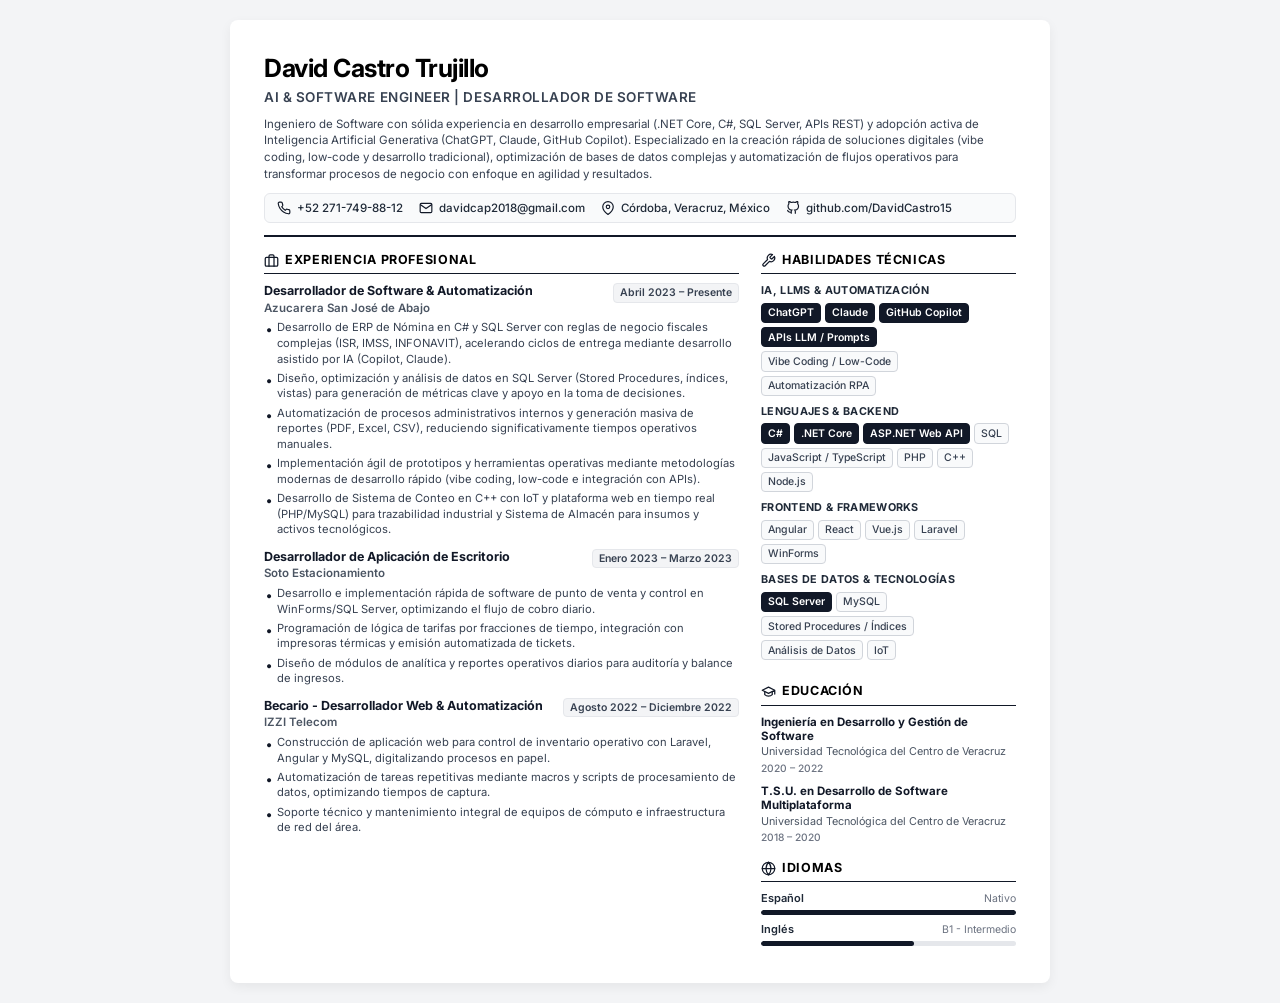
==== commit 64b4bffe: "feat: incorporar enfoque de IA en diseno monocromatico - Integra seccion y etiquetas destacadas de I" ====
--- a/index.html
+++ b/index.html
@@ -14,9 +14,9 @@
         <!-- Header -->
         <header class="header">
             <h1 class="name">David Castro Trujillo</h1>
-            <p class="title">Desarrollador de Software</p>
+            <p class="title">AI & Software Engineer | Desarrollador de Software</p>
             <p class="summary">
-                Desarrollador .NET con amplia experiencia en la construcción de sistemas empresariales utilizando C#, .NET Core, ASP.NET Web API y SQL Server. Especializado en el desarrollo de ERPs de nómina con cálculos fiscales (ISR, IMSS, INFONAVIT), diseño y optimización de bases de datos SQL, y creación de APIs REST. Enfocado en la escritura de código limpio, arquitecturas escalables y la mejora continua de procesos.
+                Ingeniero de Software con sólida experiencia en desarrollo empresarial (.NET Core, C#, SQL Server, APIs REST) y adopción activa de Inteligencia Artificial Generativa (ChatGPT, Claude, GitHub Copilot). Especializado en la creación rápida de soluciones digitales (vibe coding, low-code y desarrollo tradicional), optimización de bases de datos complejas y automatización de flujos operativos para transformar procesos de negocio con enfoque en agilidad y resultados.
             </p>
 
             <div class="contact-bar">
@@ -52,18 +52,17 @@
                     <div class="job-card">
                         <div class="job-header">
                             <div>
-                                <h3 class="job-role">Desarrollador de Software Multiplataforma</h3>
+                                <h3 class="job-role">Desarrollador de Software & Automatización</h3>
                                 <p class="job-company">Azucarera San José de Abajo</p>
                             </div>
                             <span class="job-date">Abril 2023 &ndash; Presente</span>
                         </div>
                         <ul class="job-bullet-list">
-                            <li>Desarrollo de ERP de Nómina en C# y SQL Server con implementación de lógica de negocio compleja para cálculos fiscales (ISR, IMSS e INFONAVIT).</li>
-                            <li>Diseño y optimización de consultas SQL, procedimientos almacenados (Stored Procedures) e índices para mejorar significativamente el rendimiento.</li>
-                            <li>Generación automatizada de reportes empresariales en formatos PDF, Excel y CSV.</li>
-                            <li>Automatización de procesos administrativos internos para reducir tiempos operativos.</li>
-                            <li>Desarrollo de un Sistema de Conteo de Bultos de Azúcar en C++ integrado con dispositivos IoT, complementado con una aplicación web en PHP y MySQL para el control y operación en tiempo real.</li>
-                            <li>Desarrollo de un Sistema de Almacén para el control y asignación eficiente de insumos y equipos tecnológicos a empleados.</li>
+                            <li>Desarrollo de ERP de Nómina en C# y SQL Server con reglas de negocio fiscales complejas (ISR, IMSS, INFONAVIT), acelerando ciclos de entrega mediante desarrollo asistido por IA (Copilot, Claude).</li>
+                            <li>Diseño, optimización y análisis de datos en SQL Server (Stored Procedures, índices, vistas) para generación de métricas clave y apoyo en la toma de decisiones.</li>
+                            <li>Automatización de procesos administrativos internos y generación masiva de reportes (PDF, Excel, CSV), reduciendo significativamente tiempos operativos manuales.</li>
+                            <li>Implementación ágil de prototipos y herramientas operativas mediante metodologías modernas de desarrollo rápido (vibe coding, low-code e integración con APIs).</li>
+                            <li>Desarrollo de Sistema de Conteo en C++ con IoT y plataforma web en tiempo real (PHP/MySQL) para trazabilidad industrial y Sistema de Almacén para insumos y activos tecnológicos.</li>
                         </ul>
                     </div>
 
@@ -76,25 +75,24 @@
                             <span class="job-date">Enero 2023 &ndash; Marzo 2023</span>
                         </div>
                         <ul class="job-bullet-list">
-                            <li>Desarrollo e implementación de aplicación WinForms en VB.NET conectada a base de datos SQL Server.</li>
-                            <li>Programación de la lógica de negocio para el cálculo preciso de tarifas por fracciones de tiempo.</li>
-                            <li>Integración de comunicación con impresoras térmicas para la emisión instantánea de tickets.</li>
-                            <li>Diseño e implementación de módulos de reportes operativos diarios.</li>
+                            <li>Desarrollo e implementación rápida de software de punto de venta y control en WinForms/SQL Server, optimizando el flujo de cobro diario.</li>
+                            <li>Programación de lógica de tarifas por fracciones de tiempo, integración con impresoras térmicas y emisión automatizada de tickets.</li>
+                            <li>Diseño de módulos de analítica y reportes operativos diarios para auditoría y balance de ingresos.</li>
                         </ul>
                     </div>
 
                     <div class="job-card">
                         <div class="job-header">
                             <div>
-                                <h3 class="job-role">Becario - Desarrollador Web</h3>
+                                <h3 class="job-role">Becario - Desarrollador Web & Automatización</h3>
                                 <p class="job-company">IZZI Telecom</p>
                             </div>
                             <span class="job-date">Agosto 2022 &ndash; Diciembre 2022</span>
                         </div>
                         <ul class="job-bullet-list">
-                            <li>Construcción del sistema web para control e inventario de herramientas del área de operaciones utilizando Laravel, Angular y MySQL.</li>
-                            <li>Desarrollo de macros avanzadas en Excel para automatizar tareas repetitivas de gestión administrativa.</li>
-                            <li>Ejecución de mantenimiento preventivo y correctivo de equipos de cómputo en el área de operaciones.</li>
+                            <li>Construcción de aplicación web para control de inventario operativo con Laravel, Angular y MySQL, digitalizando procesos en papel.</li>
+                            <li>Automatización de tareas repetitivas mediante macros y scripts de procesamiento de datos, optimizando tiempos de captura.</li>
+                            <li>Soporte técnico y mantenimiento integral de equipos de cómputo e infraestructura de red del área.</li>
                         </ul>
                     </div>
                 </section>
@@ -110,49 +108,49 @@
                     </h2>
 
                     <div class="skill-group">
-                        <h3 class="skill-category-title">Lenguajes de Programación</h3>
+                        <h3 class="skill-category-title">IA, LLMs & Automatización</h3>
+                        <div class="tags">
+                            <span class="tag tag-primary">ChatGPT</span>
+                            <span class="tag tag-primary">Claude</span>
+                            <span class="tag tag-primary">GitHub Copilot</span>
+                            <span class="tag tag-primary">APIs LLM / Prompts</span>
+                            <span class="tag">Vibe Coding / Low-Code</span>
+                            <span class="tag">Automatización RPA</span>
+                        </div>
+                    </div>
+
+                    <div class="skill-group">
+                        <h3 class="skill-category-title">Lenguajes & Backend</h3>
                         <div class="tags">
                             <span class="tag tag-primary">C#</span>
-                            <span class="tag">JavaScript</span>
-                            <span class="tag">TypeScript</span>
+                            <span class="tag tag-primary">.NET Core</span>
+                            <span class="tag tag-primary">ASP.NET Web API</span>
                             <span class="tag">SQL</span>
+                            <span class="tag">JavaScript / TypeScript</span>
                             <span class="tag">PHP</span>
                             <span class="tag">C++</span>
-                            <span class="tag">Java</span>
-                            <span class="tag">VB.NET</span>
-                        </div>
-                    </div>
-
-                    <div class="skill-group">
-                        <h3 class="skill-category-title">Ecosistema .NET & Backend</h3>
-                        <div class="tags">
-                            <span class="tag tag-primary">.NET Core</span>
-                            <span class="tag tag-primary">ASP.NET Web API</span>
-                            <span class="tag">ADO.NET</span>
-                            <span class="tag">LINQ</span>
-                            <span class="tag">WinForms</span>
                             <span class="tag">Node.js</span>
-                            <span class="tag">Spring Boot</span>
-                        </div>
-                    </div>
-
-                    <div class="skill-group">
-                        <h3 class="skill-category-title">Frameworks & Frontend</h3>
+                        </div>
+                    </div>
+
+                    <div class="skill-group">
+                        <h3 class="skill-category-title">Frontend & Frameworks</h3>
                         <div class="tags">
                             <span class="tag">Angular</span>
                             <span class="tag">React</span>
                             <span class="tag">Vue.js</span>
-                            <span class="tag">Ionic</span>
                             <span class="tag">Laravel</span>
-                        </div>
-                    </div>
-
-                    <div class="skill-group">
-                        <h3 class="skill-category-title">Bases de Datos & IoT</h3>
-                        <div class="tags">
-                            <span class="tag">SQL Server</span>
+                            <span class="tag">WinForms</span>
+                        </div>
+                    </div>
+
+                    <div class="skill-group">
+                        <h3 class="skill-category-title">Bases de Datos & Tecnologías</h3>
+                        <div class="tags">
+                            <span class="tag tag-primary">SQL Server</span>
                             <span class="tag">MySQL</span>
-                            <span class="tag">Procedimientos Almacenados</span>
+                            <span class="tag">Stored Procedures / Índices</span>
+                            <span class="tag">Análisis de Datos</span>
                             <span class="tag">IoT</span>
                         </div>
                     </div>
--- a/styles.css
+++ b/styles.css
@@ -9,8 +9,8 @@
     font-family: 'Inter', -apple-system, BlinkMacSystemFont, "Segoe UI", Roboto, Helvetica, Arial, sans-serif;
     color: #111827;
     background-color: #f3f4f6;
-    line-height: 1.5;
-    font-size: 13px;
+    line-height: 1.45;
+    font-size: 12.5px;
     -webkit-print-color-adjust: exact;
     print-color-adjust: exact;
 }
@@ -19,7 +19,7 @@
     max-width: 820px;
     margin: 20px auto;
     background: #ffffff;
-    padding: 34px 38px;
+    padding: 30px 34px;
     box-shadow: 0 4px 12px rgba(0, 0, 0, 0.06);
     border-radius: 8px;
 }
@@ -27,12 +27,12 @@
 /* Header Styling */
 .header {
     border-bottom: 2px solid #111827;
-    padding-bottom: 18px;
-    margin-bottom: 20px;
+    padding-bottom: 12px;
+    margin-bottom: 14px;
 }
 
 .name {
-    font-size: 27px;
+    font-size: 25px;
     font-weight: 700;
     color: #000000;
     letter-spacing: -0.02em;
@@ -40,30 +40,30 @@
 }
 
 .title {
-    font-size: 15px;
-    font-weight: 600;
-    color: #374151;
-    margin-bottom: 12px;
+    font-size: 13.5px;
+    font-weight: 600;
+    color: #374151;
+    margin-bottom: 8px;
     text-transform: uppercase;
-    letter-spacing: 0.05em;
+    letter-spacing: 0.04em;
 }
 
 .summary {
-    font-size: 12.5px;
-    color: #374151;
-    line-height: 1.55;
-    margin-bottom: 15px;
+    font-size: 11.5px;
+    color: #374151;
+    line-height: 1.45;
+    margin-bottom: 10px;
 }
 
 .contact-bar {
     display: flex;
     flex-wrap: wrap;
-    gap: 14px 20px;
+    gap: 8px 16px;
     background-color: #f9fafb;
     border: 1px solid #e5e7eb;
-    padding: 9px 14px;
+    padding: 6px 12px;
     border-radius: 6px;
-    font-size: 12px;
+    font-size: 11.5px;
     font-weight: 500;
 }
 
@@ -83,34 +83,34 @@
 .main-layout {
     display: grid;
     grid-template-columns: 1fr 255px;
-    gap: 26px;
+    gap: 22px;
 }
 
 .left-column {
     display: flex;
     flex-direction: column;
-    gap: 18px;
+    gap: 14px;
 }
 
 .right-column {
     display: flex;
     flex-direction: column;
-    gap: 20px;
+    gap: 14px;
 }
 
 /* Section Styling */
 .section-title {
-    font-size: 13.5px;
+    font-size: 12.5px;
     font-weight: 700;
     color: #000000;
     text-transform: uppercase;
     letter-spacing: 0.05em;
     border-bottom: 1.5px solid #111827;
-    padding-bottom: 5px;
-    margin-bottom: 12px;
+    padding-bottom: 4px;
+    margin-bottom: 9px;
     display: flex;
     align-items: center;
-    gap: 7px;
+    gap: 6px;
 }
 
 .section-icon {
@@ -120,7 +120,7 @@
 
 /* Job Experience Card */
 .job-card {
-    margin-bottom: 15px;
+    margin-bottom: 11px;
 }
 
 .job-card:last-child {
@@ -131,29 +131,29 @@
     display: flex;
     justify-content: space-between;
     align-items: flex-start;
-    margin-bottom: 5px;
+    margin-bottom: 4px;
 }
 
 .job-role {
-    font-size: 13.5px;
+    font-size: 12.5px;
     font-weight: 700;
     color: #111827;
     line-height: 1.3;
 }
 
 .job-company {
-    font-size: 12.5px;
+    font-size: 11.5px;
     font-weight: 600;
     color: #4b5563;
 }
 
 .job-date {
-    font-size: 11px;
+    font-size: 10.5px;
     font-weight: 600;
     color: #374151;
     background-color: #f3f4f6;
     border: 1px solid #e5e7eb;
-    padding: 2px 7px;
+    padding: 1px 6px;
     border-radius: 4px;
     white-space: nowrap;
 }
@@ -165,11 +165,11 @@
 
 .job-bullet-list li {
     position: relative;
-    padding-left: 14px;
-    font-size: 12px;
-    color: #374151;
-    margin-bottom: 5px;
-    line-height: 1.45;
+    padding-left: 13px;
+    font-size: 11.2px;
+    color: #374151;
+    margin-bottom: 3.5px;
+    line-height: 1.4;
 }
 
 .job-bullet-list li::before {
@@ -179,19 +179,19 @@
     top: 0;
     color: #111827;
     font-weight: bold;
-    font-size: 14px;
+    font-size: 13px;
 }
 
 /* Skill Groups & Tags */
 .skill-group {
-    margin-bottom: 11px;
+    margin-bottom: 8px;
 }
 
 .skill-category-title {
-    font-size: 11.5px;
+    font-size: 10.8px;
     font-weight: 700;
     color: #1f2937;
-    margin-bottom: 5px;
+    margin-bottom: 4px;
     text-transform: uppercase;
     letter-spacing: 0.03em;
 }
@@ -203,8 +203,8 @@
 }
 
 .tag {
-    font-size: 11px;
-    padding: 2px 7px;
+    font-size: 10.5px;
+    padding: 1.5px 6px;
     background-color: #f9fafb;
     color: #374151;
     border-radius: 4px;
@@ -221,7 +221,7 @@
 
 /* Education Section */
 .edu-item {
-    margin-bottom: 11px;
+    margin-bottom: 8px;
 }
 
 .edu-item:last-child {
@@ -229,20 +229,20 @@
 }
 
 .edu-degree {
-    font-size: 12px;
-    font-weight: 700;
-    color: #111827;
-    line-height: 1.3;
+    font-size: 11.5px;
+    font-weight: 700;
+    color: #111827;
+    line-height: 1.25;
 }
 
 .edu-school {
-    font-size: 11px;
+    font-size: 10.8px;
     color: #4b5563;
-    margin-top: 2px;
+    margin-top: 1px;
 }
 
 .edu-date {
-    font-size: 10.5px;
+    font-size: 10.2px;
     color: #6b7280;
     margin-top: 1px;
     font-weight: 500;
@@ -250,20 +250,20 @@
 
 /* Language Progress Item */
 .lang-item {
-    margin-bottom: 9px;
+    margin-bottom: 7px;
 }
 
 .lang-info {
     display: flex;
     justify-content: space-between;
-    font-size: 11.5px;
+    font-size: 11px;
     font-weight: 600;
     color: #1f2937;
-    margin-bottom: 4px;
+    margin-bottom: 3px;
 }
 
 .lang-level {
-    font-size: 11px;
+    font-size: 10.5px;
     color: #6b7280;
     font-weight: 400;
 }
@@ -295,7 +295,7 @@
     .resume-container {
         max-width: 100%;
         margin: 0;
-        padding: 24px 30px;
+        padding: 20px 26px;
         box-shadow: none;
         border-radius: 0;
     }
